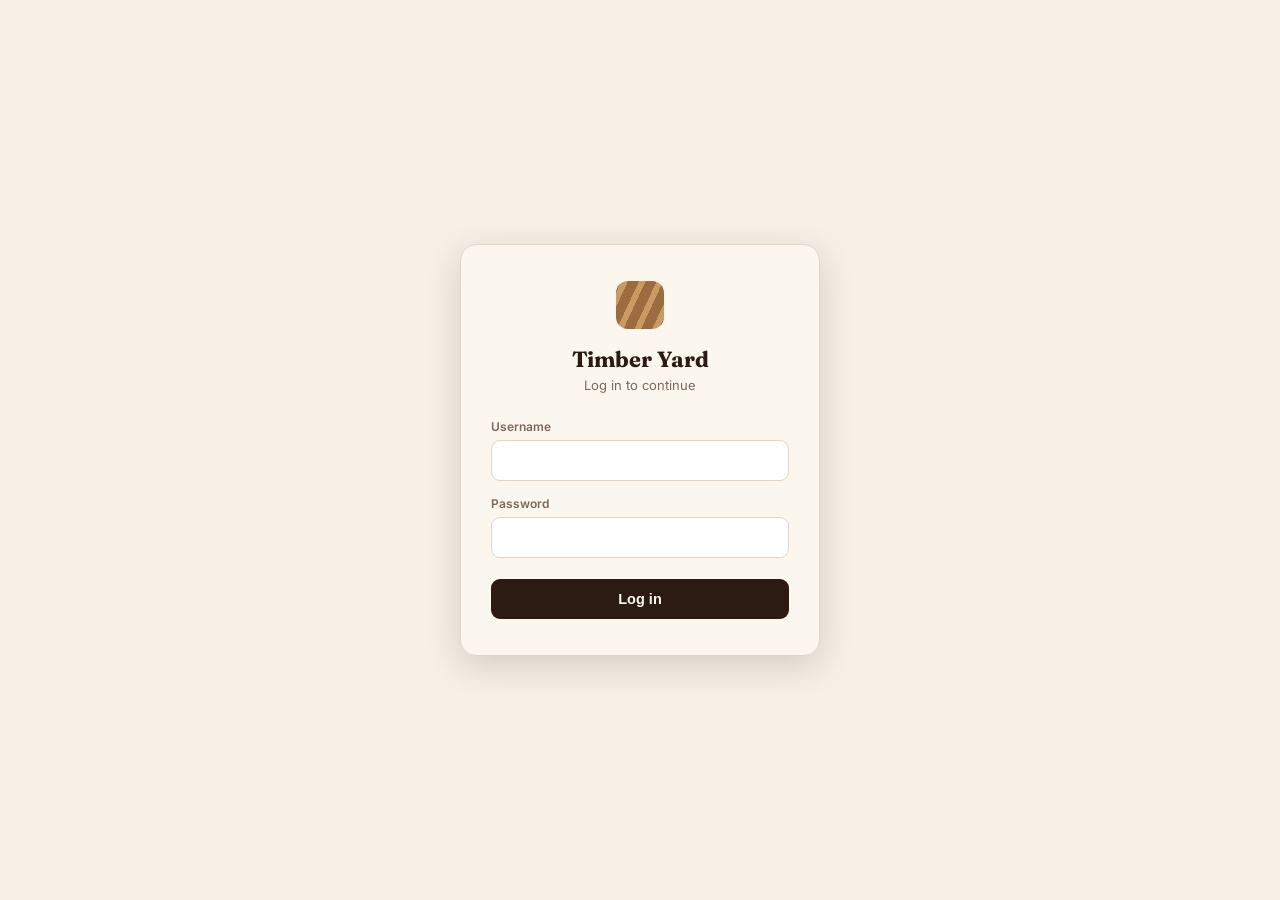
==== boss.html @ 8d8b0685 "Update APPS_SCRIPT_URL in boss.html" ====
<!DOCTYPE html>
<html lang="en">
<head>
<meta charset="UTF-8"><meta name="viewport" content="width=device-width, initial-scale=1.0">
<title>Timber Yard — Boss Dashboard</title>
<link href="https://fonts.googleapis.com/css2?family=Fraunces:opsz,wght@9..144,600;9..144,700&family=Inter:wght@400;500;600;700&family=IBM+Plex+Mono:wght@400;500;600&display=swap" rel="stylesheet">
<style>
  :root{ --cream:#F6F0E6; --paper:#FBF7EF; --walnut:#2B1B12; --walnut-soft:#4A3626; --oak:#9C6B3E; --oak-light:#C99B63; --oak-pale:#EAD9BE; --forest:#43604B; --forest-pale:#E1EAE0; --rust:#B5482C; --rust-pale:#F3E0D8; --ink-light:#7C6A58; --line:#E3D6C1; --shadow:0 3px 14px rgba(43,27,18,0.09); --radius:12px; }
  *{box-sizing:border-box;} body{margin:0;background:var(--cream);color:var(--walnut);font-family:'Inter',system-ui,sans-serif;}
  h1,h2,h3{font-family:'Fraunces',Georgia,serif;} .mono{font-family:'IBM Plex Mono',monospace;}
  header{background:linear-gradient(135deg,var(--walnut),#3a2415);color:var(--oak-pale);padding:18px 24px;display:flex;align-items:center;justify-content:space-between;flex-wrap:wrap;gap:12px;position:sticky;top:0;z-index:10;box-shadow:0 2px 12px rgba(0,0,0,0.15);}
  header .brandrow{display:flex;align-items:center;gap:10px;}
  header .mark{width:34px;height:34px;border-radius:8px;background:repeating-linear-gradient(115deg, var(--oak) 0 4px, var(--oak-light) 4px 8px, var(--oak) 8px 12px);flex-shrink:0;}
  header .name{font-family:'Fraunces',serif;font-size:19px;color:#fff;font-weight:700;}
  header .tag{font-size:10.5px;letter-spacing:.08em;text-transform:uppercase;color:var(--oak-light);}
  .headerbtns{display:flex;gap:8px;flex-wrap:wrap;}
  main{max-width:1040px;margin:0 auto;padding:22px;}
  .tabs{display:flex;gap:6px;margin-bottom:18px;flex-wrap:wrap;}
  .tab{padding:9px 16px;border-radius:9px;font-size:13.5px;font-weight:600;background:var(--paper);color:var(--ink-light);border:1px solid var(--line);cursor:pointer;transition:.15s;}
  .tab:hover{background:var(--oak-pale);} .tab.active{background:var(--walnut);color:#fff;border-color:var(--walnut);}
  .cards{display:grid;grid-template-columns:repeat(4,1fr);gap:14px;margin-bottom:24px;}
  @media (max-width:800px){.cards{grid-template-columns:repeat(2,1fr);}}
  .card{background:var(--paper);border:1px solid var(--line);border-left:4px solid var(--oak);border-radius:var(--radius);padding:16px;box-shadow:var(--shadow);}
  .card.alert{border-left-color:var(--rust);}
  .card .label{font-size:10.5px;text-transform:uppercase;letter-spacing:.05em;color:var(--ink-light);font-weight:700;margin-bottom:6px;}
  .card .value{font-size:24px;font-weight:700;font-family:'IBM Plex Mono',monospace;}
  .value.rust{color:var(--rust);} .value.forest{color:var(--forest);}
  .panel{background:var(--paper);border:1px solid var(--line);border-radius:var(--radius);padding:20px;margin-bottom:18px;box-shadow:var(--shadow);}
  .panel h3{margin:0 0 14px;font-size:16px;display:flex;align-items:center;gap:8px;}
  table{width:100%;border-collapse:collapse;font-size:13.5px;} th{text-align:left;font-size:10.5px;color:var(--ink-light);text-transform:uppercase;letter-spacing:.03em;padding:9px 8px;border-bottom:2px solid var(--line);font-weight:700;} td{padding:10px 8px;border-bottom:1px solid var(--line);}
  .num{font-family:'IBM Plex Mono',monospace;}
  .badge{display:inline-block;padding:3px 10px;border-radius:20px;font-size:10.5px;font-weight:700;}
  .badge.paid{background:var(--forest-pale);color:var(--forest);} .badge.partial{background:#FCEFD9;color:#96631A;} .badge.unpaid,.badge.low{background:var(--rust-pale);color:var(--rust);}
  .lowrow{background:var(--rust-pale);} .empty{text-align:center;color:var(--ink-light);padding:28px;font-size:13.5px;}
  .btn{border:none;border-radius:9px;padding:9px 15px;font-size:13px;font-weight:700;background:#fff;color:var(--walnut);border:1px solid var(--line);cursor:pointer;transition:.15s;}
  .btn:hover{background:var(--oak-pale);}
  .btn.primary{background:var(--forest);color:#fff;border-color:var(--forest);}
  .btn.primary:hover{background:#385a41;}
  .config-warning{background:var(--rust-pale);color:var(--rust);padding:16px;border-radius:var(--radius);margin:20px;font-size:13.5px;line-height:1.5;}
  .updated{font-size:12px;color:var(--ink-light);}
  .overlay{position:fixed;inset:0;background:rgba(43,27,18,0.55);display:flex;align-items:center;justify-content:center;z-index:100;padding:20px;}
  .modal{background:var(--paper);border-radius:var(--radius);padding:26px;width:100%;max-width:420px;box-shadow:0 20px 60px rgba(0,0,0,.35);}
  .modal h3{margin-top:0;}
  label{font-size:12px;font-weight:600;color:var(--ink-light);display:block;margin-bottom:5px;}
  input,select{width:100%;padding:9px 10px;border:1.5px solid var(--line);border-radius:8px;font-size:13.5px;background:#fff;color:var(--walnut);font-family:inherit;}
  .field{margin-bottom:12px;} .row2{display:grid;grid-template-columns:1fr 1fr;gap:10px;}
  .toast{position:fixed;bottom:20px;left:50%;transform:translateX(-50%);background:var(--walnut);color:var(--paper);padding:12px 20px;border-radius:9px;font-size:13.5px;box-shadow:var(--shadow);opacity:0;transition:.25s;z-index:200;white-space:nowrap;}
  .toast.show{opacity:1;}
</style>
</head>
<body>

<!-- ⚠ PASTE YOUR APPS SCRIPT WEB APP URL BELOW (same as employees.html) ⚠ -->
<script>const APPS_SCRIPT_URL = https://script.google.com/macros/s/AKfycbzsZQhhsj6go5hIlQi3NnUaydFvPSk-88RhfVyaqcPB-XYckf-qhb3VOeAEZxOqkp73/exec;</script>

<header>
  <div class="brandrow"><div class="mark"></div><div><div class="name">Timber Yard</div><div class="tag" id="roleTag">Boss Dashboard</div></div></div>
  <div class="headerbtns">
    <button class="btn primary" id="addStockBtn">➕ Add stock</button>
    <a href="/employees.html" style="text-decoration:none;"><button class="btn">🧾 Employee view</button></a>
    <button class="btn" id="refreshBtn">↻ Refresh</button>
    <button class="btn" id="logoutBtn">Log out</button>
  </div>
</header>
<main id="main"></main>
<div id="modalRoot"></div>
<div class="toast" id="toast"></div>

<script>
// ---- Session guard: only 'boss' role may view this page ----
const session = (function(){
  try{ return JSON.parse(localStorage.getItem('tyd_session')); }catch(e){ return null; }
})();
if(!session || !session.role){
  window.location.href = '/';
} else if(session.role !== 'boss'){
  window.location.href = '/employees.html';
} else {
  document.getElementById('roleTag').textContent = 'Boss Dashboard · ' + session.name;
}
document.getElementById('logoutBtn').onclick = ()=>{ localStorage.removeItem('tyd_session'); window.location.href = '/'; };

let data = { stock:[], customers:[], salesSummary:[], salesLines:[], payments:[], movements:[], users:[] };
let tab = 'overview';

function money(n){ return 'KES ' + Number(n||0).toLocaleString(undefined,{maximumFractionDigits:0}); }
function esc(s){ return (s||'').toString().replace(/[&<>"']/g,c=>({'&':'&amp;','<':'&lt;','>':'&gt;','"':'&quot;',"'":'&#39;'}[c])); }
function fmtDate(v){ const d=new Date(v); return isNaN(d) ? '' : d.toLocaleDateString(undefined,{day:'2-digit',month:'short',year:'numeric'})+' '+d.toLocaleTimeString(undefined,{hour:'2-digit',minute:'2-digit'}); }
function showToast(msg){ const t=document.getElementById('toast'); t.textContent=msg; t.classList.add('show'); setTimeout(()=>t.classList.remove('show'),2400); }

async function apiGet(){ const res = await fetch(APPS_SCRIPT_URL + '?action=getData'); return res.json(); }
async function apiPost(action, payload){
  const res = await fetch(APPS_SCRIPT_URL, { method:'POST', headers:{'Content-Type':'text/plain;charset=utf-8'}, body: JSON.stringify(Object.assign({action}, payload)) });
  return res.json();
}

async function loadData(){
  if(!APPS_SCRIPT_URL || APPS_SCRIPT_URL.indexOf('PASTE_YOUR')===0){
    document.getElementById('main').innerHTML = `<div class="config-warning">Not connected yet. Paste the Apps Script Web App URL into APPS_SCRIPT_URL near the top of this file — it must be the same URL used in employees.html.</div>`;
    return;
  }
  try{ data = await apiGet(); render(); }
  catch(e){ document.getElementById('main').innerHTML = `<div class="config-warning">Could not load data. Check the Apps Script URL and deployment access ("Anyone").</div>`; }
}

function stockValue(){ return data.stock.reduce((s,i)=>s+Number(i.Qty)*Number(i.Price),0); }
function outstanding(){ return data.salesSummary.reduce((s,x)=>s+Number(x.Balance),0); }
function todaySales(){ const t=new Date().toDateString(); return data.salesSummary.filter(s=>new Date(s.Date).toDateString()===t).reduce((s,x)=>s+Number(x.Total),0); }
function lowStock(){ return data.stock.filter(i=>Number(i.Qty)<=Number(i.LowThreshold)); }

function render(){
  document.getElementById('main').innerHTML = `
    <div class="tabs">
      ${['overview','stock','sales','customers','movements','employees'].map(t=>`<button class="tab ${tab===t?'active':''}" data-tab="${t}">${t==='employees'?'Employees & logins':t[0].toUpperCase()+t.slice(1)}</button>`).join('')}
    </div>
    <div id="tabContent"></div>
    <div class="updated">Last refreshed ${new Date().toLocaleTimeString()}</div>
  `;
  document.querySelectorAll('.tab').forEach(el=>el.onclick=()=>{tab=el.dataset.tab; render();});
  const c = document.getElementById('tabContent');
  if(tab==='overview') c.innerHTML = renderOverview();
  else if(tab==='stock') c.innerHTML = renderStock();
  else if(tab==='sales') c.innerHTML = renderSales();
  else if(tab==='customers') c.innerHTML = renderCustomers();
  else if(tab==='employees') c.innerHTML = renderEmployeesTab();
  else c.innerHTML = renderMovements();
  document.querySelectorAll('[data-adjust]').forEach(el=>el.onclick=()=>openAdjustModal(el.dataset.adjust));
  const addUserBtn = document.getElementById('addUserBtn');
  if(addUserBtn) addUserBtn.onclick = async ()=>{
    const username = document.getElementById('nu_user').value.trim();
    const password = document.getElementById('nu_pass').value;
    const name = document.getElementById('nu_name').value.trim();
    const role = document.getElementById('nu_role').value;
    if(!username || !password || !name){ showToast('Fill in all fields'); return; }
    const result = await apiPost('addUser', { username, password, name, role });
    if(result.success){ data = result.data; showToast('Login created for '+name); render(); }
    else showToast(result.error || 'Could not create login');
  };
}

function renderEmployeesTab(){
  const users = data.users || [];
  return `
    <div class="panel">
      <h3>➕ Create a login</h3>
      <div class="row2">
        <div class="field"><label>Full name</label><input id="nu_name" placeholder="e.g. Peter Kamau"></div>
        <div class="field"><label>Role</label><select id="nu_role"><option value="employee">Employee</option><option value="boss">Boss</option></select></div>
      </div>
      <div class="row2">
        <div class="field"><label>Username</label><input id="nu_user" placeholder="e.g. peter"></div>
        <div class="field"><label>Password</label><input id="nu_pass" type="text" placeholder="Choose a password"></div>
      </div>
      <button class="btn primary" id="addUserBtn">Create login</button>
    </div>
    <div class="panel">
      <h3>👥 Existing logins</h3>
      ${users.length===0 ? `<div class="empty">No logins yet — create one above.</div>` : `
      <table><thead><tr><th>Name</th><th>Username</th><th>Role</th></tr></thead><tbody>
        ${users.map(u=>`<tr><td>${esc(u.Name)}</td><td>${esc(u.Username)}</td><td><span class="badge ${u.Role==='boss'?'paid':'partial'}">${esc(u.Role)}</span></td></tr>`).join('')}
      </tbody></table>`}
      <p style="font-size:12px;color:var(--ink-light);margin-top:12px;">Passwords aren't shown here for basic hygiene — to change one, edit it directly in the Users tab of your Customer Google Sheet.</p>
    </div>
  `;
}

function renderOverview(){
  const low = lowStock();
  const recent = [...data.salesSummary].sort((a,b)=>new Date(b.Date)-new Date(a.Date)).slice(0,8);
  return `
    <div class="cards">
      <div class="card"><div class="label">Stock value</div><div class="value">${money(stockValue())}</div></div>
      <div class="card"><div class="label">Today's sales</div><div class="value forest">${money(todaySales())}</div></div>
      <div class="card ${outstanding()>0?'alert':''}"><div class="label">Outstanding balances</div><div class="value rust">${money(outstanding())}</div></div>
      <div class="card ${low.length?'alert':''}"><div class="label">Low stock items</div><div class="value ${low.length?'rust':''}">${low.length}</div></div>
    </div>
    ${low.length ? `<div class="panel"><h3>⚠ Low stock</h3><table><thead><tr><th>Item</th><th>Remaining</th><th>Threshold</th></tr></thead><tbody>
      ${low.map(i=>`<tr class="lowrow"><td>${esc(i.Name)}</td><td class="num">${i.Qty} ${esc(i.Unit)}</td><td class="num">${i.LowThreshold}</td></tr>`).join('')}
      </tbody></table></div>` : ''}
    <div class="panel"><h3>📋 Recent sales</h3>
      ${recent.length===0 ? `<div class="empty">No sales recorded yet.</div>` : `
      <table><thead><tr><th>Receipt</th><th>Customer</th><th>Date</th><th>Total</th><th>Status</th></tr></thead><tbody>
        ${recent.map(s=>`<tr><td class="num">#${s.ReceiptNo}</td><td>${esc(s.CustomerName)}</td><td>${fmtDate(s.Date)}</td><td class="num">${money(s.Total)}</td><td><span class="badge ${s.Status}">${s.Status}</span></td></tr>`).join('')}
      </tbody></table>`}
    </div>
  `;
}

function renderStock(){
  return `<div class="panel"><h3>🪵 All stock</h3>
    ${data.stock.length===0 ? `<div class="empty">No stock items yet. Use "Add stock" above.</div>` : `
    <table><thead><tr><th>Item</th><th>Unit</th><th>Qty</th><th>Price/unit</th><th>Value</th><th></th></tr></thead><tbody>
    ${data.stock.map(i=>`<tr class="${Number(i.Qty)<=Number(i.LowThreshold)?'lowrow':''}"><td>${esc(i.Name)} ${Number(i.Qty)<=Number(i.LowThreshold)?'<span class="badge low">LOW</span>':''}</td><td>${esc(i.Unit)}</td><td class="num">${i.Qty}</td><td class="num">${money(i.Price)}</td><td class="num">${money(Number(i.Qty)*Number(i.Price))}</td><td><button class="btn" data-adjust="${i.ID}">Adjust</button></td></tr>`).join('')}
    </tbody></table>`}
  </div>`;
}

function renderSales(){
  const list = [...data.salesSummary].sort((a,b)=>new Date(b.Date)-new Date(a.Date));
  return `<div class="panel"><h3>💰 All sales</h3>
    ${list.length===0 ? `<div class="empty">No sales yet.</div>` : `
    <table><thead><tr><th>Receipt</th><th>Customer</th><th>Date</th><th>Total</th><th>Paid</th><th>Balance</th><th>Status</th></tr></thead><tbody>
    ${list.map(s=>`<tr><td class="num">#${s.ReceiptNo}</td><td>${esc(s.CustomerName)}</td><td>${fmtDate(s.Date)}</td><td class="num">${money(s.Total)}</td><td class="num">${money(s.Paid)}</td><td class="num" style="color:${Number(s.Balance)>0?'var(--rust)':'inherit'}">${money(s.Balance)}</td><td><span class="badge ${s.Status}">${s.Status}</span></td></tr>`).join('')}
    </tbody></table>`}
  </div>`;
}

function renderCustomers(){
  const stats = {};
  data.salesSummary.forEach(s=>{
    stats[s.CustomerName] = stats[s.CustomerName] || {total:0,balance:0,count:0};
    stats[s.CustomerName].total += Number(s.Total);
    stats[s.CustomerName].balance += Number(s.Balance);
    stats[s.CustomerName].count += 1;
  });
  return `<div class="panel"><h3>👥 Customers</h3>
    ${data.customers.length===0 ? `<div class="empty">No customers yet.</div>` : `
    <table><thead><tr><th>Name</th><th>Phone</th><th>Orders</th><th>Total purchased</th><th>Balance owed</th></tr></thead><tbody>
    ${data.customers.map(c=>{const st=stats[c.Name]||{total:0,balance:0,count:0};
      return `<tr><td>${esc(c.Name)}</td><td>${esc(c.Phone)}</td><td class="num">${st.count}</td><td class="num">${money(st.total)}</td><td class="num" style="color:${st.balance>0?'var(--rust)':'inherit'}">${money(st.balance)}</td></tr>`;}).join('')}
    </tbody></table>`}
  </div>`;
}

function renderMovements(){
  const list = [...data.movements].sort((a,b)=>new Date(b.Date)-new Date(a.Date)).slice(0,60);
  return `<div class="panel"><h3>🔄 Stock movements (latest 60)</h3>
    ${list.length===0 ? `<div class="empty">No movements yet.</div>` : `
    <table><thead><tr><th>Date</th><th>Item</th><th>Type</th><th>Qty</th><th>Balance after</th><th>Note</th></tr></thead><tbody>
    ${list.map(m=>`<tr><td>${fmtDate(m.Date)}</td><td>${esc(m.StockName)}</td><td><span class="badge ${m.Type==='in'?'paid':'unpaid'}">${m.Type.toUpperCase()}</span></td><td class="num">${m.Qty}</td><td class="num">${m.BalanceAfter}</td><td>${esc(m.Note)}</td></tr>`).join('')}
    </tbody></table>`}
  </div>`;
}

// ---------- Add stock modal ----------
function openModal(html){
  document.getElementById('modalRoot').innerHTML = `<div class="overlay" id="ov">${html}</div>`;
  document.getElementById('ov').addEventListener('click', e=>{ if(e.target.id==='ov') closeModal(); });
}
function closeModal(){ document.getElementById('modalRoot').innerHTML=''; }

document.getElementById('addStockBtn').onclick = ()=>{
  openModal(`
    <div class="modal">
      <h3>Add stock</h3>
      <div class="field"><label>Existing item or new name</label><input id="m_name" list="m_stocklist" placeholder="e.g. Cypress 2x4x12ft">
        <datalist id="m_stocklist">${data.stock.map(s=>`<option value="${esc(s.Name)}">`).join('')}</datalist>
      </div>
      <div class="row2">
        <div class="field"><label>Unit</label><input id="m_unit" placeholder="pcs / m³"></div>
        <div class="field"><label>Price/unit</label><input id="m_price" type="number" min="0"></div>
      </div>
      <div class="row2">
        <div class="field"><label>Qty to add</label><input id="m_qty" type="number" min="0" step="any"></div>
        <div class="field"><label>Low stock alert</label><input id="m_low" type="number" min="0" value="5"></div>
      </div>
      <div class="field"><label>Note</label><input id="m_note" placeholder="e.g. New delivery"></div>
      <button class="btn primary" style="width:100%;" id="m_save">Save to stock</button>
    </div>
  `);
  document.getElementById('m_save').onclick = async ()=>{
    const name = document.getElementById('m_name').value.trim();
    const qty = parseFloat(document.getElementById('m_qty').value)||0;
    if(!name || qty<=0){ showToast('Enter a name and quantity'); return; }
    const existing = data.stock.find(s=>s.Name.toLowerCase()===name.toLowerCase());
    if(existing){
      data = await apiPost('receiveStock', { stockId: existing.ID, qty, note: document.getElementById('m_note').value });
    } else {
      data = await apiPost('addStockItem', { name, unit: document.getElementById('m_unit').value.trim()||'pcs',
        price: document.getElementById('m_price').value, qty, lowThreshold: document.getElementById('m_low').value });
    }
    closeModal(); showToast('Stock updated'); render();
  };
};

function openAdjustModal(stockId){
  const item = data.stock.find(s=>s.ID===stockId);
  openModal(`
    <div class="modal">
      <h3>Adjust — ${esc(item.Name)}</h3>
      <div class="row2">
        <div class="field"><label>Quantity on hand</label><input id="a_qty" type="number" min="0" step="any" value="${item.Qty}"></div>
        <div class="field"><label>Price/unit</label><input id="a_price" type="number" min="0" value="${item.Price}"></div>
      </div>
      <div class="field"><label>Low stock alert</label><input id="a_low" type="number" min="0" value="${item.LowThreshold}"></div>
      <div class="field"><label>Reason</label><input id="a_note" placeholder="e.g. stock count correction"></div>
      <button class="btn primary" style="width:100%;" id="a_save">Save changes</button>
    </div>
  `);
  document.getElementById('a_save').onclick = async ()=>{
    data = await apiPost('adjustStock', { stockId: item.ID, qty: document.getElementById('a_qty').value, price: document.getElementById('a_price').value, lowThreshold: document.getElementById('a_low').value, note: document.getElementById('a_note').value });
    closeModal(); showToast('Stock updated'); render();
  };
}

document.getElementById('refreshBtn').onclick = loadData;
loadData();
</script>
</body>
</html>
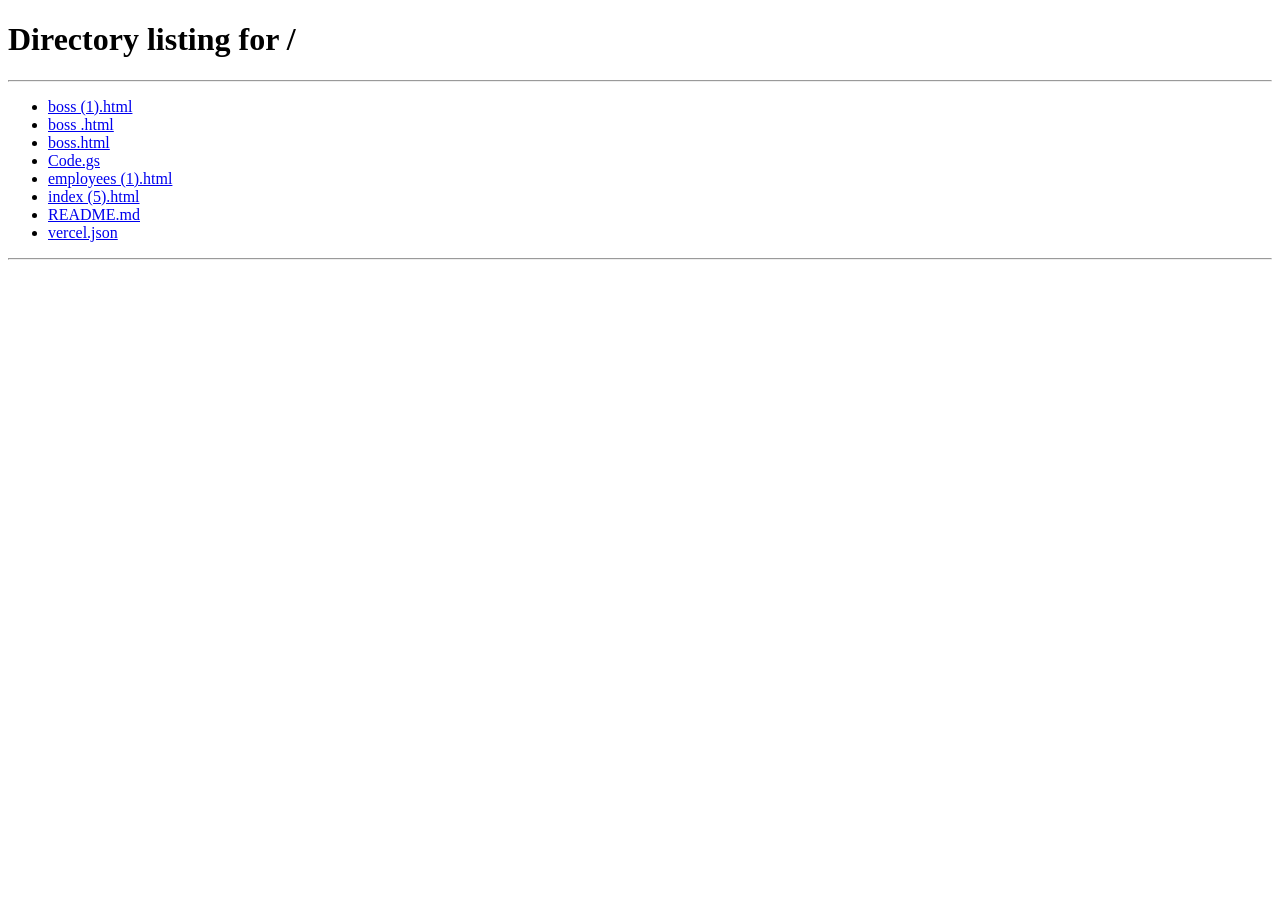
==== commit aed92701: "Rename boss .html to boss.html" ====
--- a/boss.html
+++ b/boss.html
@@ -51,7 +51,7 @@
 <body>
 
 <!-- ⚠ PASTE YOUR APPS SCRIPT WEB APP URL BELOW (same as employees.html) ⚠ -->
-<script>const APPS_SCRIPT_URL = https://script.google.com/macros/s/AKfycbzsZQhhsj6go5hIlQi3NnUaydFvPSk-88RhfVyaqcPB-XYckf-qhb3VOeAEZxOqkp73/exec;</script>
+<script>const APPS_SCRIPT_URL = "https://script.google.com/macros/s/AKfycbzsZQhhsj6go5hIlQi3NnUaydFvPSk-88RhfVyaqcPB-XYckf-qhb3VOeAEZxOqkp73/exec";</script>
 
 <header>
   <div class="brandrow"><div class="mark"></div><div><div class="name">Timber Yard</div><div class="tag" id="roleTag">Boss Dashboard</div></div></div>
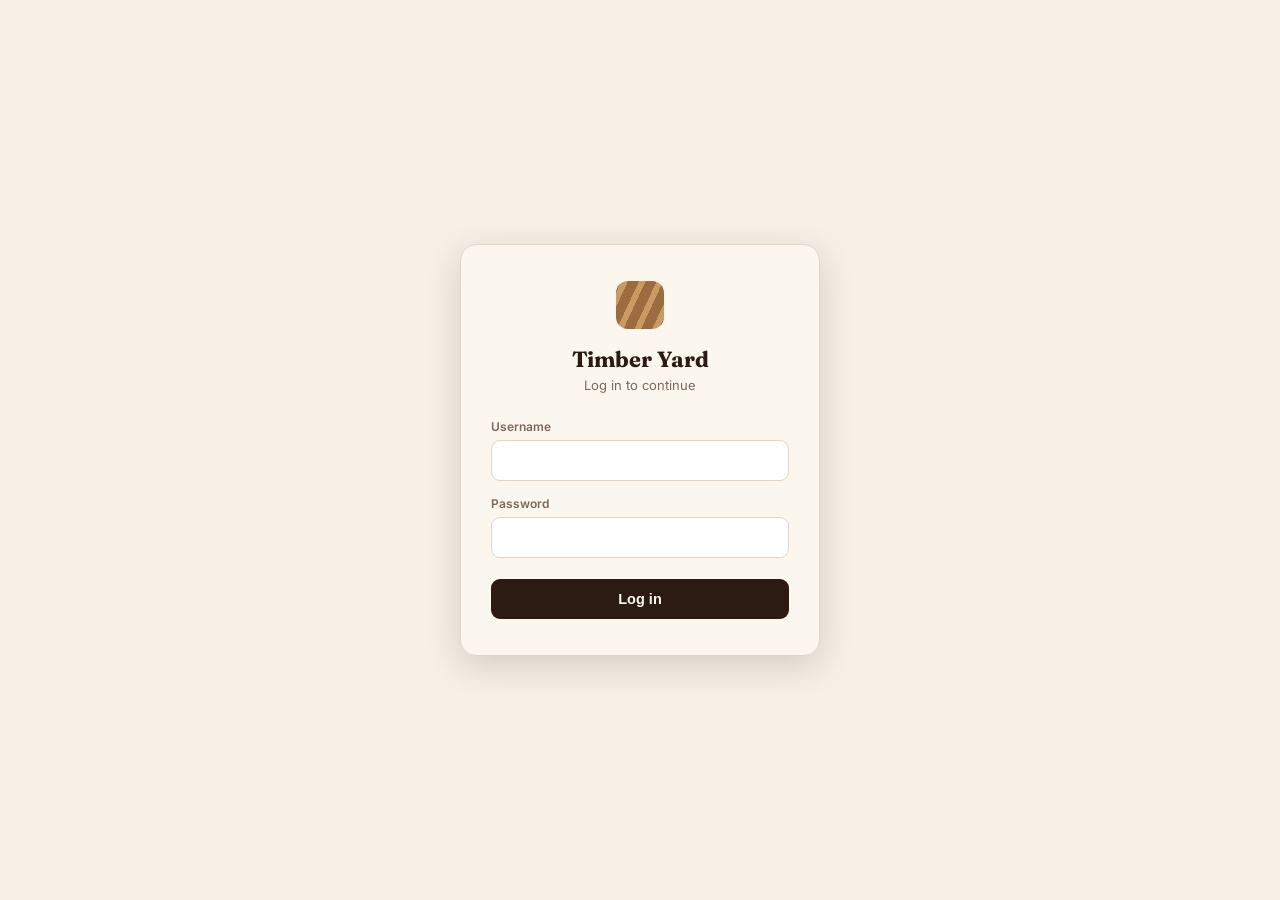
==== commit d989d92a: "Rename boss (2).html to boss.html" ====
--- a/boss.html
+++ b/boss.html
@@ -80,7 +80,7 @@
 }
 document.getElementById('logoutBtn').onclick = ()=>{ localStorage.removeItem('tyd_session'); window.location.href = '/'; };
 
-let data = { stock:[], customers:[], salesSummary:[], salesLines:[], payments:[], movements:[], users:[] };
+let data = { stock:[], customers:[], salesSummary:[], salesLines:[], payments:[], movements:[], users:[], quotations:[], quotationLines:[] };
 let tab = 'overview';
 
 function money(n){ return 'KES ' + Number(n||0).toLocaleString(undefined,{maximumFractionDigits:0}); }
@@ -111,7 +111,7 @@
 function render(){
   document.getElementById('main').innerHTML = `
     <div class="tabs">
-      ${['overview','stock','sales','customers','movements','employees'].map(t=>`<button class="tab ${tab===t?'active':''}" data-tab="${t}">${t==='employees'?'Employees & logins':t[0].toUpperCase()+t.slice(1)}</button>`).join('')}
+      ${['overview','stock','sales','quotes','customers','movements','employees'].map(t=>`<button class="tab ${tab===t?'active':''}" data-tab="${t}">${t==='employees'?'Employees & logins':t==='quotes'?'Quotes':t[0].toUpperCase()+t.slice(1)}</button>`).join('')}
     </div>
     <div id="tabContent"></div>
     <div class="updated">Last refreshed ${new Date().toLocaleTimeString()}</div>
@@ -121,6 +121,7 @@
   if(tab==='overview') c.innerHTML = renderOverview();
   else if(tab==='stock') c.innerHTML = renderStock();
   else if(tab==='sales') c.innerHTML = renderSales();
+  else if(tab==='quotes') c.innerHTML = renderQuotes();
   else if(tab==='customers') c.innerHTML = renderCustomers();
   else if(tab==='employees') c.innerHTML = renderEmployeesTab();
   else c.innerHTML = renderMovements();
@@ -205,6 +206,16 @@
   </div>`;
 }
 
+function renderQuotes(){
+  const list = [...(data.quotations||[])].sort((a,b)=>new Date(b.Date)-new Date(a.Date));
+  return `<div class="panel"><h3>📄 Quotations</h3>
+    ${list.length===0 ? `<div class="empty">No quotations yet.</div>` : `
+    <table><thead><tr><th>Quote</th><th>Customer</th><th>Date</th><th>Total</th><th>Status</th></tr></thead><tbody>
+    ${list.map(q=>`<tr><td class="num">#${q.QuoteNo}</td><td>${esc(q.CustomerName)}</td><td>${fmtDate(q.Date)}</td><td class="num">${money(q.Total)}</td><td><span class="badge ${q.Status==='converted'?'paid':'partial'}">${q.Status}</span></td></tr>`).join('')}
+    </tbody></table>`}
+  </div>`;
+}
+
 function renderCustomers(){
   const stats = {};
   data.salesSummary.forEach(s=>{
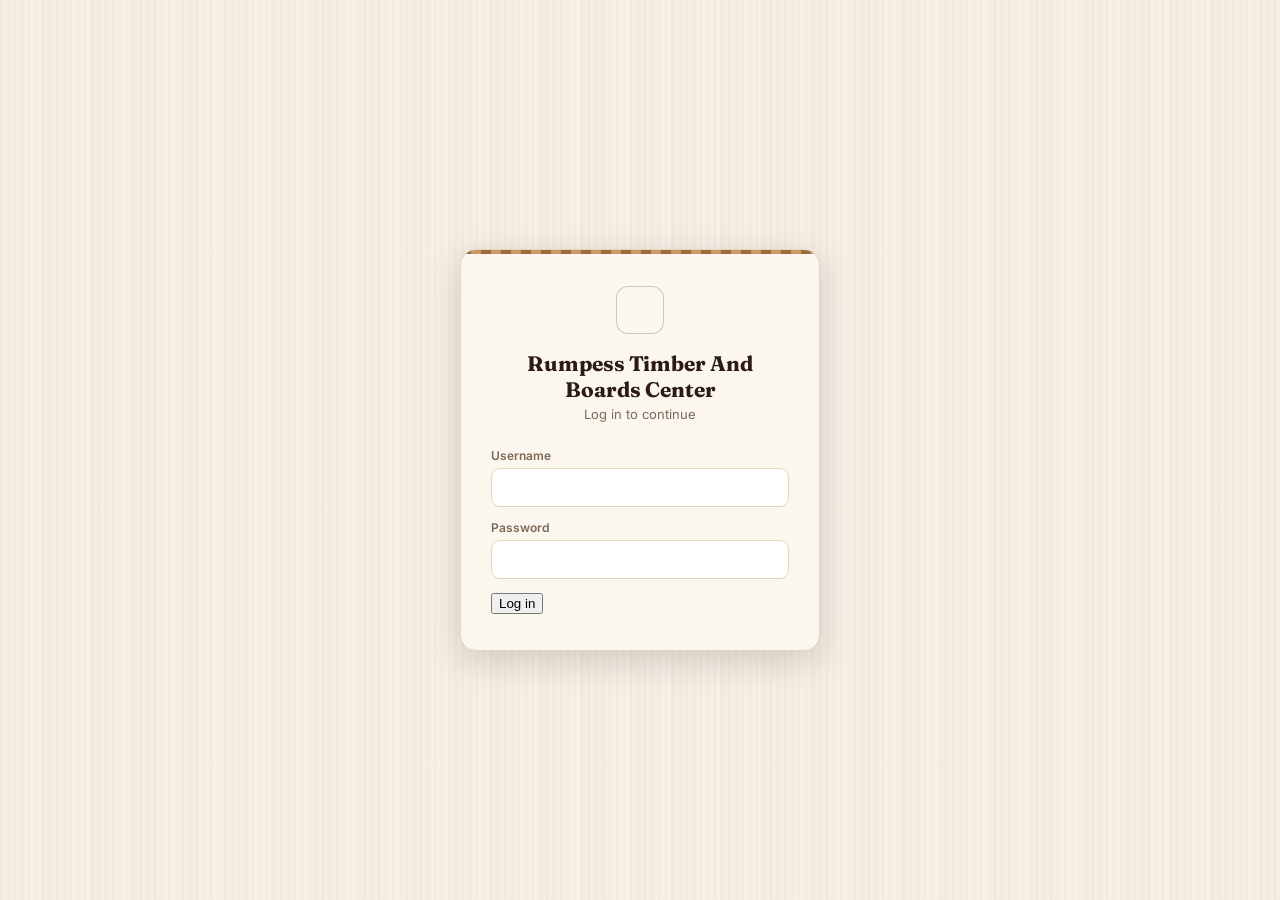
==== commit 92c3989d: "Rename boss (4).html to boss.html" ====
--- a/boss.html
+++ b/boss.html
@@ -2,59 +2,24 @@
 <html lang="en">
 <head>
 <meta charset="UTF-8"><meta name="viewport" content="width=device-width, initial-scale=1.0">
-<title>Timber Yard — Boss Dashboard</title>
+<title>Rumpess Timber And Boards Center — Boss Dashboard</title>
 <link href="https://fonts.googleapis.com/css2?family=Fraunces:opsz,wght@9..144,600;9..144,700&family=Inter:wght@400;500;600;700&family=IBM+Plex+Mono:wght@400;500;600&display=swap" rel="stylesheet">
+<link rel="stylesheet" href="/assets/common.css">
 <style>
-  :root{ --cream:#F6F0E6; --paper:#FBF7EF; --walnut:#2B1B12; --walnut-soft:#4A3626; --oak:#9C6B3E; --oak-light:#C99B63; --oak-pale:#EAD9BE; --forest:#43604B; --forest-pale:#E1EAE0; --rust:#B5482C; --rust-pale:#F3E0D8; --ink-light:#7C6A58; --line:#E3D6C1; --shadow:0 3px 14px rgba(43,27,18,0.09); --radius:12px; }
-  *{box-sizing:border-box;} body{margin:0;background:var(--cream);color:var(--walnut);font-family:'Inter',system-ui,sans-serif;}
-  h1,h2,h3{font-family:'Fraunces',Georgia,serif;} .mono{font-family:'IBM Plex Mono',monospace;}
-  header{background:linear-gradient(135deg,var(--walnut),#3a2415);color:var(--oak-pale);padding:18px 24px;display:flex;align-items:center;justify-content:space-between;flex-wrap:wrap;gap:12px;position:sticky;top:0;z-index:10;box-shadow:0 2px 12px rgba(0,0,0,0.15);}
-  header .brandrow{display:flex;align-items:center;gap:10px;}
-  header .mark{width:34px;height:34px;border-radius:8px;background:repeating-linear-gradient(115deg, var(--oak) 0 4px, var(--oak-light) 4px 8px, var(--oak) 8px 12px);flex-shrink:0;}
-  header .name{font-family:'Fraunces',serif;font-size:19px;color:#fff;font-weight:700;}
-  header .tag{font-size:10.5px;letter-spacing:.08em;text-transform:uppercase;color:var(--oak-light);}
-  .headerbtns{display:flex;gap:8px;flex-wrap:wrap;}
   main{max-width:1040px;margin:0 auto;padding:22px;}
-  .tabs{display:flex;gap:6px;margin-bottom:18px;flex-wrap:wrap;}
-  .tab{padding:9px 16px;border-radius:9px;font-size:13.5px;font-weight:600;background:var(--paper);color:var(--ink-light);border:1px solid var(--line);cursor:pointer;transition:.15s;}
-  .tab:hover{background:var(--oak-pale);} .tab.active{background:var(--walnut);color:#fff;border-color:var(--walnut);}
-  .cards{display:grid;grid-template-columns:repeat(4,1fr);gap:14px;margin-bottom:24px;}
-  @media (max-width:800px){.cards{grid-template-columns:repeat(2,1fr);}}
-  .card{background:var(--paper);border:1px solid var(--line);border-left:4px solid var(--oak);border-radius:var(--radius);padding:16px;box-shadow:var(--shadow);}
-  .card.alert{border-left-color:var(--rust);}
-  .card .label{font-size:10.5px;text-transform:uppercase;letter-spacing:.05em;color:var(--ink-light);font-weight:700;margin-bottom:6px;}
-  .card .value{font-size:24px;font-weight:700;font-family:'IBM Plex Mono',monospace;}
-  .value.rust{color:var(--rust);} .value.forest{color:var(--forest);}
-  .panel{background:var(--paper);border:1px solid var(--line);border-radius:var(--radius);padding:20px;margin-bottom:18px;box-shadow:var(--shadow);}
-  .panel h3{margin:0 0 14px;font-size:16px;display:flex;align-items:center;gap:8px;}
-  table{width:100%;border-collapse:collapse;font-size:13.5px;} th{text-align:left;font-size:10.5px;color:var(--ink-light);text-transform:uppercase;letter-spacing:.03em;padding:9px 8px;border-bottom:2px solid var(--line);font-weight:700;} td{padding:10px 8px;border-bottom:1px solid var(--line);}
-  .num{font-family:'IBM Plex Mono',monospace;}
-  .badge{display:inline-block;padding:3px 10px;border-radius:20px;font-size:10.5px;font-weight:700;}
-  .badge.paid{background:var(--forest-pale);color:var(--forest);} .badge.partial{background:#FCEFD9;color:#96631A;} .badge.unpaid,.badge.low{background:var(--rust-pale);color:var(--rust);}
-  .lowrow{background:var(--rust-pale);} .empty{text-align:center;color:var(--ink-light);padding:28px;font-size:13.5px;}
-  .btn{border:none;border-radius:9px;padding:9px 15px;font-size:13px;font-weight:700;background:#fff;color:var(--walnut);border:1px solid var(--line);cursor:pointer;transition:.15s;}
-  .btn:hover{background:var(--oak-pale);}
-  .btn.primary{background:var(--forest);color:#fff;border-color:var(--forest);}
-  .btn.primary:hover{background:#385a41;}
-  .config-warning{background:var(--rust-pale);color:var(--rust);padding:16px;border-radius:var(--radius);margin:20px;font-size:13.5px;line-height:1.5;}
-  .updated{font-size:12px;color:var(--ink-light);}
-  .overlay{position:fixed;inset:0;background:rgba(43,27,18,0.55);display:flex;align-items:center;justify-content:center;z-index:100;padding:20px;}
-  .modal{background:var(--paper);border-radius:var(--radius);padding:26px;width:100%;max-width:420px;box-shadow:0 20px 60px rgba(0,0,0,.35);}
-  .modal h3{margin-top:0;}
-  label{font-size:12px;font-weight:600;color:var(--ink-light);display:block;margin-bottom:5px;}
-  input,select{width:100%;padding:9px 10px;border:1.5px solid var(--line);border-radius:8px;font-size:13.5px;background:#fff;color:var(--walnut);font-family:inherit;}
-  .field{margin-bottom:12px;} .row2{display:grid;grid-template-columns:1fr 1fr;gap:10px;}
-  .toast{position:fixed;bottom:20px;left:50%;transform:translateX(-50%);background:var(--walnut);color:var(--paper);padding:12px 20px;border-radius:9px;font-size:13.5px;box-shadow:var(--shadow);opacity:0;transition:.25s;z-index:200;white-space:nowrap;}
-  .toast.show{opacity:1;}
 </style>
 </head>
 <body>
 
-<!-- ⚠ PASTE YOUR APPS SCRIPT WEB APP URL BELOW (same as employees.html) ⚠ -->
-<script>const APPS_SCRIPT_URL = "https://script.google.com/macros/s/AKfycbzsZQhhsj6go5hIlQi3NnUaydFvPSk-88RhfVyaqcPB-XYckf-qhb3VOeAEZxOqkp73/exec";</script>
+<!-- ⚠ These must match the values in index.html and employees.html ⚠ -->
+<script>
+  const APPS_SCRIPT_URL = "https://script.google.com/macros/s/AKfycbzsZQhhsj6go5hIlQi3NnUaydFvPSk-88RhfVyaqcPB-XYckf-qhb3VOeAEZxOqkp73/exec";
+  const APP_SECRET = "2db87f27ad0374b16826bd9f20f3b7af";
+</script>
+<script src="/assets/common.js"></script>
 
 <header>
-  <div class="brandrow"><div class="mark"></div><div><div class="name">Timber Yard</div><div class="tag" id="roleTag">Boss Dashboard</div></div></div>
+  <div class="brandrow"><div class="mark"></div><div><div class="name">Rumpess Timber And Boards Center</div><div class="tag" id="roleTag">Boss Dashboard</div></div></div>
   <div class="headerbtns">
     <button class="btn primary" id="addStockBtn">➕ Add stock</button>
     <a href="/employees.html" style="text-decoration:none;"><button class="btn">🧾 Employee view</button></a>
@@ -68,45 +33,28 @@
 
 <script>
 // ---- Session guard: only 'boss' role may view this page ----
-const session = (function(){
-  try{ return JSON.parse(localStorage.getItem('tyd_session')); }catch(e){ return null; }
-})();
-if(!session || !session.role){
-  window.location.href = '/';
-} else if(session.role !== 'boss'){
-  window.location.href = '/employees.html';
-} else {
-  document.getElementById('roleTag').textContent = 'Boss Dashboard · ' + session.name;
-}
-document.getElementById('logoutBtn').onclick = ()=>{ localStorage.removeItem('tyd_session'); window.location.href = '/'; };
+const session = requireSession('boss');
+if(session){ document.getElementById('roleTag').textContent = 'Boss Dashboard · ' + session.name; }
+document.getElementById('logoutBtn').onclick = logout;
 
 let data = { stock:[], customers:[], salesSummary:[], salesLines:[], payments:[], movements:[], users:[], quotations:[], quotationLines:[] };
 let tab = 'overview';
 
-function money(n){ return 'KES ' + Number(n||0).toLocaleString(undefined,{maximumFractionDigits:0}); }
-function esc(s){ return (s||'').toString().replace(/[&<>"']/g,c=>({'&':'&amp;','<':'&lt;','>':'&gt;','"':'&quot;',"'":'&#39;'}[c])); }
-function fmtDate(v){ const d=new Date(v); return isNaN(d) ? '' : d.toLocaleDateString(undefined,{day:'2-digit',month:'short',year:'numeric'})+' '+d.toLocaleTimeString(undefined,{hour:'2-digit',minute:'2-digit'}); }
-function showToast(msg){ const t=document.getElementById('toast'); t.textContent=msg; t.classList.add('show'); setTimeout(()=>t.classList.remove('show'),2400); }
-
-async function apiGet(){ const res = await fetch(APPS_SCRIPT_URL + '?action=getData'); return res.json(); }
-async function apiPost(action, payload){
-  const res = await fetch(APPS_SCRIPT_URL, { method:'POST', headers:{'Content-Type':'text/plain;charset=utf-8'}, body: JSON.stringify(Object.assign({action}, payload)) });
-  return res.json();
-}
-
 async function loadData(){
-  if(!APPS_SCRIPT_URL || APPS_SCRIPT_URL.indexOf('PASTE_YOUR')===0){
-    document.getElementById('main').innerHTML = `<div class="config-warning">Not connected yet. Paste the Apps Script Web App URL into APPS_SCRIPT_URL near the top of this file — it must be the same URL used in employees.html.</div>`;
+  if(!isConfigured()){
+    document.getElementById('main').innerHTML = `<div class="config-warning">Not connected yet. Fill in APPS_SCRIPT_URL and APP_SECRET near the top of this file — they must match employees.html.</div>`;
     return;
   }
   try{ data = await apiGet(); render(); }
   catch(e){ document.getElementById('main').innerHTML = `<div class="config-warning">Could not load data. Check the Apps Script URL and deployment access ("Anyone").</div>`; }
 }
 
+
 function stockValue(){ return data.stock.reduce((s,i)=>s+Number(i.Qty)*Number(i.Price),0); }
 function outstanding(){ return data.salesSummary.reduce((s,x)=>s+Number(x.Balance),0); }
 function todaySales(){ const t=new Date().toDateString(); return data.salesSummary.filter(s=>new Date(s.Date).toDateString()===t).reduce((s,x)=>s+Number(x.Total),0); }
 function lowStock(){ return data.stock.filter(i=>Number(i.Qty)<=Number(i.LowThreshold)); }
+function totalProfit(){ return data.salesSummary.reduce((s,x)=>s+(Number(x.Profit)||0),0); }
 
 function render(){
   document.getElementById('main').innerHTML = `
@@ -172,6 +120,7 @@
     <div class="cards">
       <div class="card"><div class="label">Stock value</div><div class="value">${money(stockValue())}</div></div>
       <div class="card"><div class="label">Today's sales</div><div class="value forest">${money(todaySales())}</div></div>
+      <div class="card"><div class="label">Total profit</div><div class="value forest">${money(totalProfit())}</div></div>
       <div class="card ${outstanding()>0?'alert':''}"><div class="label">Outstanding balances</div><div class="value rust">${money(outstanding())}</div></div>
       <div class="card ${low.length?'alert':''}"><div class="label">Low stock items</div><div class="value ${low.length?'rust':''}">${low.length}</div></div>
     </div>
@@ -190,19 +139,21 @@
 function renderStock(){
   return `<div class="panel"><h3>🪵 All stock</h3>
     ${data.stock.length===0 ? `<div class="empty">No stock items yet. Use "Add stock" above.</div>` : `
-    <table><thead><tr><th>Item</th><th>Unit</th><th>Qty</th><th>Price/unit</th><th>Value</th><th></th></tr></thead><tbody>
-    ${data.stock.map(i=>`<tr class="${Number(i.Qty)<=Number(i.LowThreshold)?'lowrow':''}"><td>${esc(i.Name)} ${Number(i.Qty)<=Number(i.LowThreshold)?'<span class="badge low">LOW</span>':''}</td><td>${esc(i.Unit)}</td><td class="num">${i.Qty}</td><td class="num">${money(i.Price)}</td><td class="num">${money(Number(i.Qty)*Number(i.Price))}</td><td><button class="btn" data-adjust="${i.ID}">Adjust</button></td></tr>`).join('')}
+    <table><thead><tr><th>Item</th><th>Unit</th><th>Qty</th><th>Buying price</th><th>Selling price</th><th>Margin/unit</th><th>Value</th><th></th></tr></thead><tbody>
+    ${data.stock.map(i=>{const margin=Number(i.Price)-Number(i.BuyingPrice||0);return `<tr class="${Number(i.Qty)<=Number(i.LowThreshold)?'lowrow':''}"><td>${esc(i.Name)} ${Number(i.Qty)<=Number(i.LowThreshold)?'<span class="badge low">LOW</span>':''}</td><td>${esc(i.Unit)}</td><td class="num">${i.Qty}</td><td class="num">${money(i.BuyingPrice||0)}</td><td class="num">${money(i.Price)}</td><td class="num" style="color:${margin>=0?'var(--forest)':'var(--rust)'};">${money(margin)}</td><td class="num">${money(Number(i.Qty)*Number(i.Price))}</td><td><button class="btn" data-adjust="${i.ID}">Adjust</button></td></tr>`;}).join('')}
     </tbody></table>`}
   </div>`;
 }
 
 function renderSales(){
   const list = [...data.salesSummary].sort((a,b)=>new Date(b.Date)-new Date(a.Date));
+  const totalProfitVisible = list.reduce((s,x)=>s+(Number(x.Profit)||0),0);
   return `<div class="panel"><h3>💰 All sales</h3>
     ${list.length===0 ? `<div class="empty">No sales yet.</div>` : `
-    <table><thead><tr><th>Receipt</th><th>Customer</th><th>Date</th><th>Total</th><th>Paid</th><th>Balance</th><th>Status</th></tr></thead><tbody>
-    ${list.map(s=>`<tr><td class="num">#${s.ReceiptNo}</td><td>${esc(s.CustomerName)}</td><td>${fmtDate(s.Date)}</td><td class="num">${money(s.Total)}</td><td class="num">${money(s.Paid)}</td><td class="num" style="color:${Number(s.Balance)>0?'var(--rust)':'inherit'}">${money(s.Balance)}</td><td><span class="badge ${s.Status}">${s.Status}</span></td></tr>`).join('')}
-    </tbody></table>`}
+    <table><thead><tr><th>Receipt</th><th>Customer</th><th>Date</th><th>Sold by</th><th>Total</th><th>Discount</th><th>Paid</th><th>Balance</th><th>Profit</th><th>Status</th></tr></thead><tbody>
+    ${list.map(s=>`<tr><td class="num">#${s.ReceiptNo}</td><td>${esc(s.CustomerName)}</td><td>${fmtDate(s.Date)}</td><td>${esc(s.Username)||'—'}</td><td class="num">${money(s.Total)}</td><td class="num">${Number(s.Discount)>0?money(s.Discount):'—'}</td><td class="num">${money(s.Paid)}</td><td class="num" style="color:${Number(s.Balance)>0?'var(--rust)':'inherit'}">${money(s.Balance)}</td><td class="num" style="color:var(--forest);font-weight:600;">${money(s.Profit)}</td><td><span class="badge ${s.Status}">${s.Status}</span></td></tr>`).join('')}
+    </tbody></table>
+    <div style="text-align:right;margin-top:12px;font-weight:700;font-size:14px;">Total profit shown: <span class="num" style="color:var(--forest);">${money(totalProfitVisible)}</span></div>`}
   </div>`;
 }
 
@@ -259,12 +210,13 @@
       </div>
       <div class="row2">
         <div class="field"><label>Unit</label><input id="m_unit" placeholder="pcs / m³"></div>
-        <div class="field"><label>Price/unit</label><input id="m_price" type="number" min="0"></div>
-      </div>
-      <div class="row2">
-        <div class="field"><label>Qty to add</label><input id="m_qty" type="number" min="0" step="any"></div>
+        <div class="field"><label>Selling price/unit</label><input id="m_price" type="number" min="0"></div>
+      </div>
+      <div class="row2">
+        <div class="field"><label>Buying price/unit</label><input id="m_buying" type="number" min="0" placeholder="What it cost you"></div>
         <div class="field"><label>Low stock alert</label><input id="m_low" type="number" min="0" value="5"></div>
       </div>
+      <div class="field"><label>Qty to add</label><input id="m_qty" type="number" min="0" step="any"></div>
       <div class="field"><label>Note</label><input id="m_note" placeholder="e.g. New delivery"></div>
       <button class="btn primary" style="width:100%;" id="m_save">Save to stock</button>
     </div>
@@ -275,10 +227,10 @@
     if(!name || qty<=0){ showToast('Enter a name and quantity'); return; }
     const existing = data.stock.find(s=>s.Name.toLowerCase()===name.toLowerCase());
     if(existing){
-      data = await apiPost('receiveStock', { stockId: existing.ID, qty, note: document.getElementById('m_note').value });
+      data = await apiPost('receiveStock', { stockId: existing.ID, qty, note: document.getElementById('m_note').value, buyingPrice: document.getElementById('m_buying').value });
     } else {
       data = await apiPost('addStockItem', { name, unit: document.getElementById('m_unit').value.trim()||'pcs',
-        price: document.getElementById('m_price').value, qty, lowThreshold: document.getElementById('m_low').value });
+        price: document.getElementById('m_price').value, qty, lowThreshold: document.getElementById('m_low').value, buyingPrice: document.getElementById('m_buying').value });
     }
     closeModal(); showToast('Stock updated'); render();
   };
@@ -291,15 +243,18 @@
       <h3>Adjust — ${esc(item.Name)}</h3>
       <div class="row2">
         <div class="field"><label>Quantity on hand</label><input id="a_qty" type="number" min="0" step="any" value="${item.Qty}"></div>
-        <div class="field"><label>Price/unit</label><input id="a_price" type="number" min="0" value="${item.Price}"></div>
-      </div>
-      <div class="field"><label>Low stock alert</label><input id="a_low" type="number" min="0" value="${item.LowThreshold}"></div>
+        <div class="field"><label>Selling price/unit</label><input id="a_price" type="number" min="0" value="${item.Price}"></div>
+      </div>
+      <div class="row2">
+        <div class="field"><label>Buying price/unit</label><input id="a_buying" type="number" min="0" value="${item.BuyingPrice||0}"></div>
+        <div class="field"><label>Low stock alert</label><input id="a_low" type="number" min="0" value="${item.LowThreshold}"></div>
+      </div>
       <div class="field"><label>Reason</label><input id="a_note" placeholder="e.g. stock count correction"></div>
       <button class="btn primary" style="width:100%;" id="a_save">Save changes</button>
     </div>
   `);
   document.getElementById('a_save').onclick = async ()=>{
-    data = await apiPost('adjustStock', { stockId: item.ID, qty: document.getElementById('a_qty').value, price: document.getElementById('a_price').value, lowThreshold: document.getElementById('a_low').value, note: document.getElementById('a_note').value });
+    data = await apiPost('adjustStock', { stockId: item.ID, qty: document.getElementById('a_qty').value, price: document.getElementById('a_price').value, lowThreshold: document.getElementById('a_low').value, buyingPrice: document.getElementById('a_buying').value, note: document.getElementById('a_note').value });
     closeModal(); showToast('Stock updated'); render();
   };
 }
--- a/assets/common.css
+++ b/assets/common.css
@@ -0,0 +1,129 @@
+/* ============================================================
+   Rumpess Timber And Boards Center — shared design system
+   Used by index.html, employees.html, boss.html
+   ============================================================ */
+
+:root{
+  --cream:#F6F0E6; --paper:#FBF7EF; --walnut:#2B1B12; --walnut-soft:#4A3626;
+  --oak:#9C6B3E; --oak-light:#C99B63; --oak-pale:#EAD9BE;
+  --forest:#43604B; --forest-pale:#E1EAE0;
+  --rust:#B5482C; --rust-pale:#F3E0D8;
+  --ink-light:#7C6A58; --line:#E3D6C1;
+  --shadow:0 3px 14px rgba(43,27,18,0.09); --radius:12px;
+}
+*{box-sizing:border-box;}
+body{
+  margin:0; color:var(--walnut); font-family:'Inter',system-ui,sans-serif;
+  /* subtle wood-grain texture behind everything */
+  background-color:var(--cream);
+  background-image:
+    repeating-linear-gradient(90deg, rgba(156,107,62,0.035) 0px, rgba(156,107,62,0.035) 2px, transparent 2px, transparent 7px),
+    repeating-linear-gradient(90deg, rgba(74,54,38,0.02) 0px, transparent 40px, rgba(74,54,38,0.02) 41px, transparent 90px);
+}
+h1,h2,h3{font-family:'Fraunces',Georgia,serif;}
+.mono{font-family:'IBM Plex Mono',monospace;}
+
+/* Header */
+header{
+  background:linear-gradient(135deg,var(--walnut),#3a2415);
+  background-image:
+    linear-gradient(135deg,var(--walnut),#3a2415),
+    repeating-linear-gradient(100deg, rgba(255,255,255,0.02) 0px, rgba(255,255,255,0.02) 3px, transparent 3px, transparent 14px);
+  color:var(--oak-pale); padding:16px 20px; display:flex; align-items:center; justify-content:space-between;
+  flex-wrap:wrap; gap:10px; position:sticky; top:0; z-index:10; box-shadow:0 2px 12px rgba(0,0,0,0.15);
+}
+header .brandrow{display:flex;align-items:center;gap:10px;}
+header .mark{
+  width:32px;height:32px;border-radius:8px;flex-shrink:0;
+  background:
+    repeating-linear-gradient(115deg, var(--oak) 0 4px, var(--oak-light) 4px 8px, var(--oak) 8px 12px);
+  box-shadow: inset 0 0 0 1px rgba(0,0,0,0.25), inset 0 1px 2px rgba(255,255,255,0.15);
+}
+header .name{font-family:'Fraunces',serif;font-size:17px;color:#fff;font-weight:700;line-height:1.2;}
+header .tag{font-size:10px;letter-spacing:.07em;text-transform:uppercase;color:var(--oak-light);}
+.headerbtns{display:flex;gap:8px;flex-wrap:wrap;}
+
+/* Tabs */
+.tabs{display:flex;gap:6px;flex-wrap:wrap;}
+.tab{padding:9px 15px;border-radius:9px;font-size:13px;font-weight:600;background:var(--paper);color:var(--ink-light);border:1px solid var(--line);cursor:pointer;transition:.15s;}
+.tab:hover{background:var(--oak-pale);}
+.tab.active{background:var(--walnut);color:#fff;border-color:var(--walnut);}
+
+/* Cards */
+.cards{display:grid;grid-template-columns:repeat(4,1fr);gap:14px;margin-bottom:24px;}
+@media (max-width:800px){.cards{grid-template-columns:repeat(2,1fr);}}
+.card{background:var(--paper);border:1px solid var(--line);border-left:4px solid var(--oak);border-radius:var(--radius);padding:16px;box-shadow:var(--shadow);}
+.card.alert{border-left-color:var(--rust);}
+.card .label{font-size:10.5px;text-transform:uppercase;letter-spacing:.05em;color:var(--ink-light);font-weight:700;margin-bottom:6px;}
+.card .value{font-size:24px;font-weight:700;font-family:'IBM Plex Mono',monospace;}
+.value.rust{color:var(--rust);} .value.forest{color:var(--forest);}
+
+/* Panels */
+.panel{
+  background:var(--paper); border:1px solid var(--line); border-radius:var(--radius);
+  padding:20px; margin-bottom:16px; box-shadow:var(--shadow); position:relative; overflow:hidden;
+}
+.panel::before{
+  content:''; position:absolute; top:0; left:0; right:0; height:3px;
+  background:repeating-linear-gradient(90deg, var(--oak) 0 10px, var(--oak-light) 10px 20px);
+  opacity:0.5;
+}
+.panel h3{margin:0 0 14px;font-size:16px;display:flex;align-items:center;gap:8px;}
+
+/* Forms */
+label{font-size:12px;font-weight:600;color:var(--ink-light);display:block;margin-bottom:5px;}
+input,select{
+  width:100%;padding:10px 11px;border:1.5px solid var(--line);border-radius:9px;font-size:14px;
+  background:#fff;color:var(--walnut);font-family:inherit;transition:.15s;
+}
+input:focus,select:focus{outline:none;border-color:var(--oak);box-shadow:0 0 0 3px rgba(156,107,62,0.15);}
+.field{margin-bottom:13px;} .row2{display:grid;grid-template-columns:1fr 1fr;gap:10px;}
+.hint{font-size:12px;color:var(--ink-light);margin-top:-2px;margin-bottom:12px;}
+
+/* Buttons */
+button.btn,.btn{
+  border:none;border-radius:9px;padding:11px 16px;font-size:14px;font-weight:700;
+  background:var(--walnut);color:var(--paper);cursor:pointer;transition:.15s;display:inline-flex;align-items:center;gap:6px;
+}
+button.btn:hover,.btn:hover{background:var(--walnut-soft);}
+.btn.secondary{background:#fff;color:var(--walnut);border:1.5px solid var(--line);}
+.btn.secondary:hover{background:var(--oak-pale);}
+.btn.forest,.btn.primary{background:var(--forest);color:#fff;}
+.btn.forest:hover,.btn.primary:hover{background:#385a41;}
+.btn.sm{padding:7px 13px;font-size:12.5px;}
+.btn.full{width:100%;}
+
+/* Tables */
+table{width:100%;border-collapse:collapse;font-size:13px;}
+th{text-align:left;font-size:10.5px;color:var(--ink-light);text-transform:uppercase;letter-spacing:.03em;padding:8px 7px;border-bottom:2px solid var(--line);font-weight:700;}
+td{padding:9px 7px;border-bottom:1px solid var(--line);}
+.num{font-family:'IBM Plex Mono',monospace;}
+
+/* Badges */
+.badge{display:inline-block;padding:3px 10px;border-radius:20px;font-size:10.5px;font-weight:700;letter-spacing:.02em;}
+.badge.paid{background:var(--forest-pale);color:var(--forest);}
+.badge.partial{background:#FCEFD9;color:#96631A;}
+.badge.unpaid,.badge.low{background:var(--rust-pale);color:var(--rust);}
+.lowrow{background:var(--rust-pale);}
+.empty{text-align:center;color:var(--ink-light);padding:26px;font-size:13.5px;}
+
+/* Line item rows (sale/quote builder) */
+.lineitem{display:grid;grid-template-columns:2fr 70px 80px 26px;gap:7px;align-items:end;margin-bottom:9px;}
+.lineitem .rm{background:none;border:none;color:var(--rust);font-size:18px;cursor:pointer;}
+.totalsbox{margin-top:16px;padding-top:14px;border-top:1px dashed var(--line);}
+
+/* Toast */
+.toast{
+  position:fixed;bottom:20px;left:50%;transform:translateX(-50%);background:var(--walnut);color:var(--paper);
+  padding:12px 20px;border-radius:9px;font-size:13.5px;box-shadow:var(--shadow);opacity:0;transition:.25s;
+  z-index:200;white-space:nowrap;
+}
+.toast.show{opacity:1;}
+
+/* Modal */
+.overlay{position:fixed;inset:0;background:rgba(43,27,18,0.55);display:flex;align-items:center;justify-content:center;z-index:100;padding:20px;}
+.modal{background:var(--paper);border-radius:var(--radius);padding:26px;width:100%;max-width:420px;box-shadow:0 20px 60px rgba(0,0,0,.35);}
+.modal h3{margin-top:0;}
+
+.config-warning{background:var(--rust-pale);color:var(--rust);padding:16px;border-radius:var(--radius);margin:20px;font-size:13.5px;line-height:1.5;}
+.updated{font-size:12px;color:var(--ink-light);}
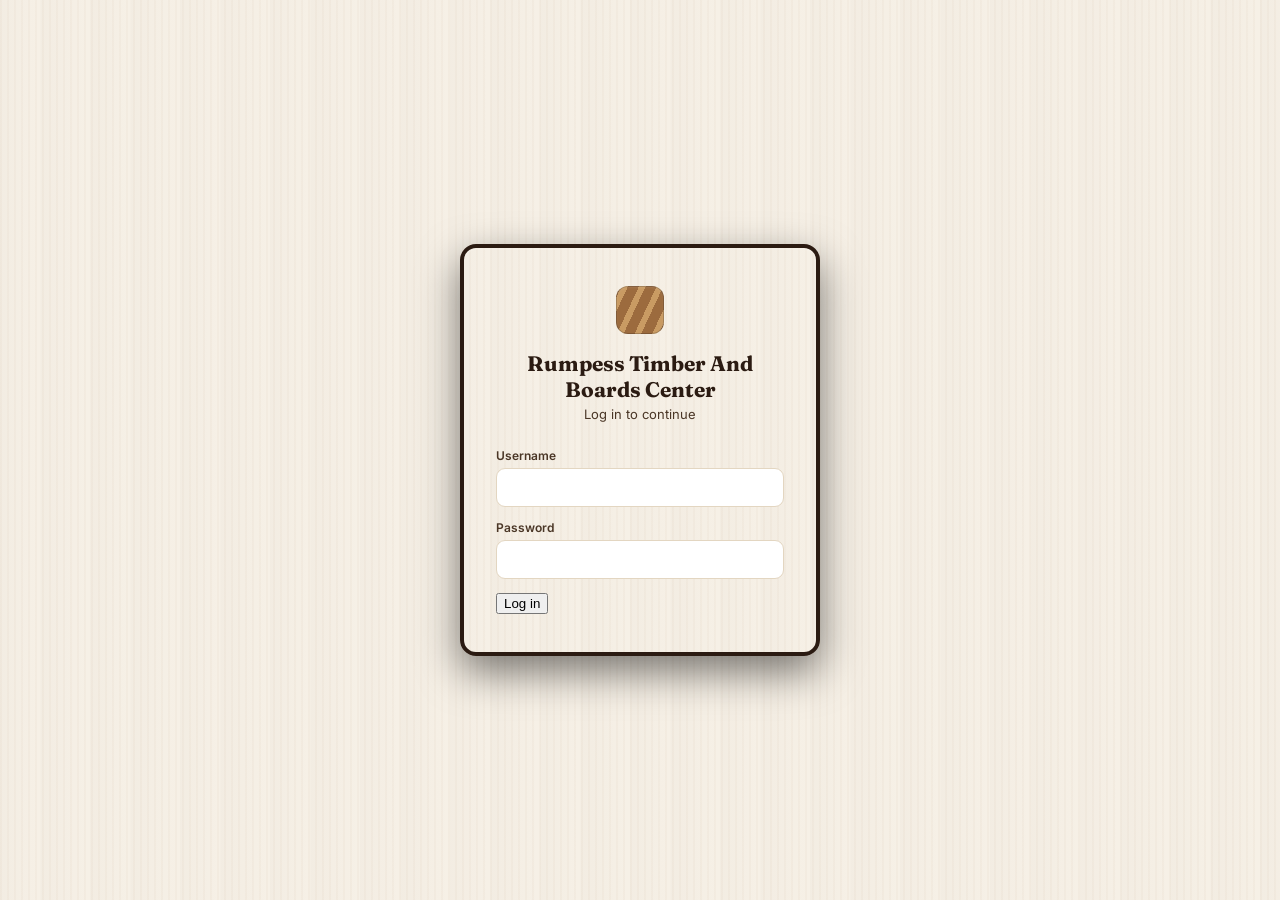
==== commit c12ce018: "Rename boss (5).html to boss.html" ====
--- a/boss.html
+++ b/boss.html
@@ -4,7 +4,7 @@
 <meta charset="UTF-8"><meta name="viewport" content="width=device-width, initial-scale=1.0">
 <title>Rumpess Timber And Boards Center — Boss Dashboard</title>
 <link href="https://fonts.googleapis.com/css2?family=Fraunces:opsz,wght@9..144,600;9..144,700&family=Inter:wght@400;500;600;700&family=IBM+Plex+Mono:wght@400;500;600&display=swap" rel="stylesheet">
-<link rel="stylesheet" href="/assets/common.css">
+<link rel="stylesheet" href="/assets/common.css?v=2">
 <style>
   main{max-width:1040px;margin:0 auto;padding:22px;}
 </style>
@@ -16,7 +16,7 @@
   const APPS_SCRIPT_URL = "https://script.google.com/macros/s/AKfycbzsZQhhsj6go5hIlQi3NnUaydFvPSk-88RhfVyaqcPB-XYckf-qhb3VOeAEZxOqkp73/exec";
   const APP_SECRET = "2db87f27ad0374b16826bd9f20f3b7af";
 </script>
-<script src="/assets/common.js"></script>
+<script src="/assets/common.js?v=2"></script>
 
 <header>
   <div class="brandrow"><div class="mark"></div><div><div class="name">Rumpess Timber And Boards Center</div><div class="tag" id="roleTag">Boss Dashboard</div></div></div>
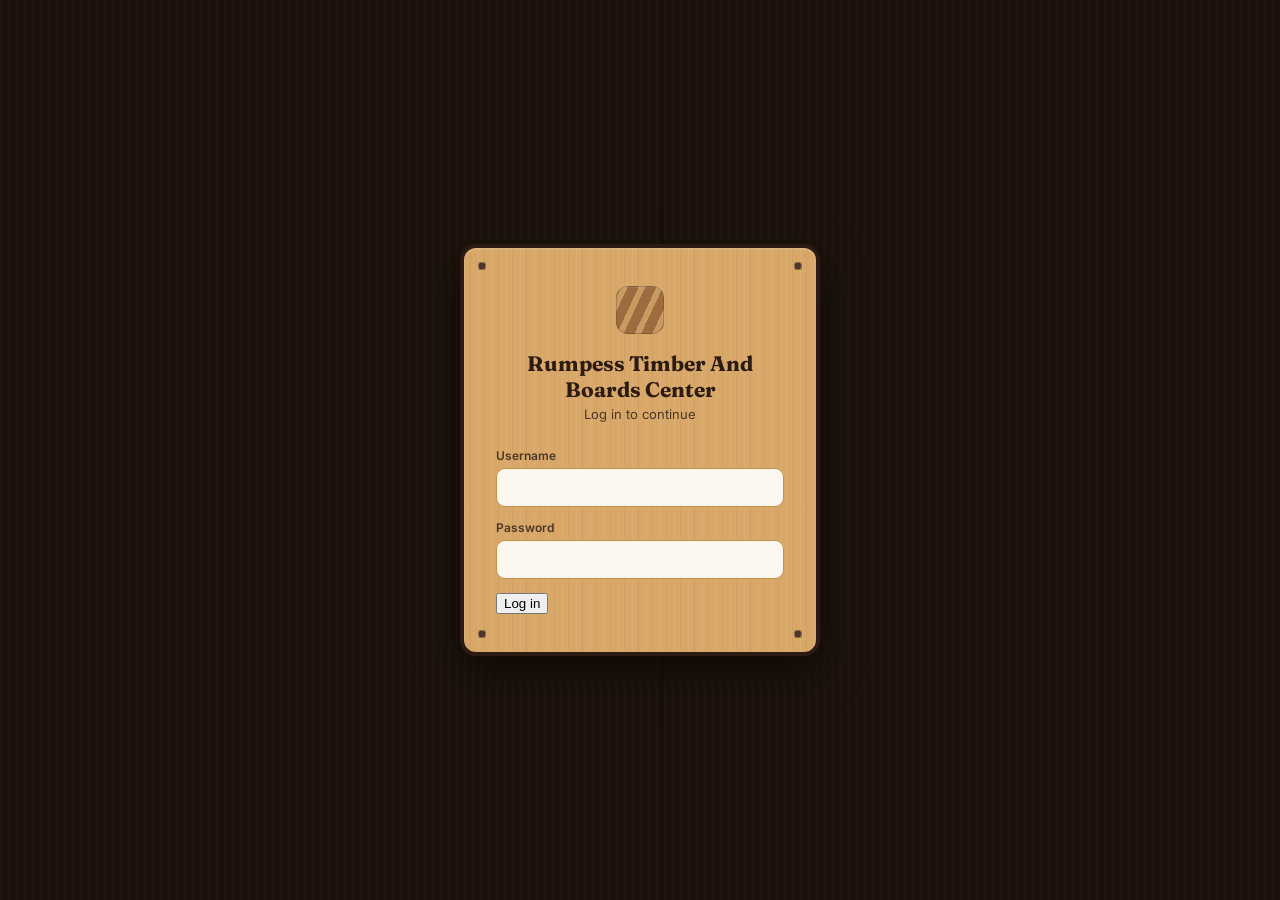
==== commit 9133938e: "Rename boss (6).html to boss.html" ====
--- a/boss.html
+++ b/boss.html
@@ -4,7 +4,7 @@
 <meta charset="UTF-8"><meta name="viewport" content="width=device-width, initial-scale=1.0">
 <title>Rumpess Timber And Boards Center — Boss Dashboard</title>
 <link href="https://fonts.googleapis.com/css2?family=Fraunces:opsz,wght@9..144,600;9..144,700&family=Inter:wght@400;500;600;700&family=IBM+Plex+Mono:wght@400;500;600&display=swap" rel="stylesheet">
-<link rel="stylesheet" href="/assets/common.css?v=2">
+<link rel="stylesheet" href="/assets/common.css?v=3">
 <style>
   main{max-width:1040px;margin:0 auto;padding:22px;}
 </style>
@@ -16,7 +16,7 @@
   const APPS_SCRIPT_URL = "https://script.google.com/macros/s/AKfycbzsZQhhsj6go5hIlQi3NnUaydFvPSk-88RhfVyaqcPB-XYckf-qhb3VOeAEZxOqkp73/exec";
   const APP_SECRET = "2db87f27ad0374b16826bd9f20f3b7af";
 </script>
-<script src="/assets/common.js?v=2"></script>
+<script src="/assets/common.js?v=3"></script>
 
 <header>
   <div class="brandrow"><div class="mark"></div><div><div class="name">Rumpess Timber And Boards Center</div><div class="tag" id="roleTag">Boss Dashboard</div></div></div>
--- a/assets/common.css
+++ b/assets/common.css
@@ -8,17 +8,19 @@
   --oak:#9C6B3E; --oak-light:#C99B63; --oak-pale:#EAD9BE;
   --forest:#43604B; --forest-pale:#E1EAE0;
   --rust:#B5482C; --rust-pale:#F3E0D8;
-  --ink-light:#7C6A58; --line:#E3D6C1;
-  --shadow:0 3px 14px rgba(43,27,18,0.09); --radius:12px;
+  --ink-light:#7C6A58; --line:rgba(43,27,18,0.16);
+  --shadow:0 10px 22px rgba(0,0,0,0.35); --radius:14px;
+  --plank:#D9A868; --plank-dark:#C4924F; --rivet:#4A3626; --rivet-light:#8a6a48;
 }
 *{box-sizing:border-box;}
 body{
   margin:0; color:var(--walnut); font-family:'Inter',system-ui,sans-serif;
-  /* subtle wood-grain texture behind everything */
-  background-color:var(--cream);
+  /* dark workshop backdrop so the wood signboards pop */
+  background-color:#1C120B;
   background-image:
-    repeating-linear-gradient(90deg, rgba(156,107,62,0.035) 0px, rgba(156,107,62,0.035) 2px, transparent 2px, transparent 7px),
-    repeating-linear-gradient(90deg, rgba(74,54,38,0.02) 0px, transparent 40px, rgba(74,54,38,0.02) 41px, transparent 90px);
+    repeating-linear-gradient(90deg, rgba(255,255,255,0.02) 0 1px, transparent 1px 8px),
+    repeating-linear-gradient(90deg, #1C120B 0 220px, #170F09 220px 224px, #1C120B 224px 440px);
+  background-attachment: fixed;
 }
 h1,h2,h3{font-family:'Fraunces',Georgia,serif;}
 .mono{font-family:'IBM Plex Mono',monospace;}
@@ -30,7 +32,8 @@
     linear-gradient(135deg,var(--walnut),#3a2415),
     repeating-linear-gradient(100deg, rgba(255,255,255,0.02) 0px, rgba(255,255,255,0.02) 3px, transparent 3px, transparent 14px);
   color:var(--oak-pale); padding:16px 20px; display:flex; align-items:center; justify-content:space-between;
-  flex-wrap:wrap; gap:10px; position:sticky; top:0; z-index:10; box-shadow:0 2px 12px rgba(0,0,0,0.15);
+  flex-wrap:wrap; gap:10px; position:sticky; top:0; z-index:10; box-shadow:0 4px 16px rgba(0,0,0,0.45);
+  border-bottom: 3px solid #1a100a;
 }
 header .brandrow{display:flex;align-items:center;gap:10px;}
 header .mark{
@@ -45,58 +48,78 @@
 
 /* Tabs */
 .tabs{display:flex;gap:6px;flex-wrap:wrap;}
-.tab{padding:9px 15px;border-radius:9px;font-size:13px;font-weight:600;background:var(--paper);color:var(--ink-light);border:1px solid var(--line);cursor:pointer;transition:.15s;}
-.tab:hover{background:var(--oak-pale);}
-.tab.active{background:var(--walnut);color:#fff;border-color:var(--walnut);}
+.tab{padding:9px 15px;border-radius:9px;font-size:13px;font-weight:600;background:var(--oak-pale);color:var(--walnut-soft);border:1.5px solid var(--plank-dark);cursor:pointer;transition:.15s;}
+.tab:hover{background:#F3E3C8;}
+.tab.active{
+  background-color:var(--walnut);
+  background-image: repeating-linear-gradient(100deg, rgba(255,255,255,0.05) 0 2px, transparent 2px 8px);
+  color:#fff;border-color:#1a100a;
+}
 
 /* Cards */
 .cards{display:grid;grid-template-columns:repeat(4,1fr);gap:14px;margin-bottom:24px;}
 @media (max-width:800px){.cards{grid-template-columns:repeat(2,1fr);}}
-.card{background:var(--paper);border:1px solid var(--line);border-left:4px solid var(--oak);border-radius:var(--radius);padding:16px;box-shadow:var(--shadow);}
-.card.alert{border-left-color:var(--rust);}
-.card .label{font-size:10.5px;text-transform:uppercase;letter-spacing:.05em;color:var(--ink-light);font-weight:700;margin-bottom:6px;}
-.card .value{font-size:24px;font-weight:700;font-family:'IBM Plex Mono',monospace;}
-.value.rust{color:var(--rust);} .value.forest{color:var(--forest);}
+.card{
+  position:relative;
+  background-color:var(--plank);
+  background-image:
+    repeating-linear-gradient(90deg, rgba(255,255,255,0.08) 0 1px, transparent 1px 6px, rgba(74,54,38,0.06) 6px 7px, transparent 7px 13px),
+    radial-gradient(circle at 10px 10px, var(--rivet) 0 2.5px, var(--rivet-light) 2.5px 3.5px, transparent 3.5px),
+    radial-gradient(circle at calc(100% - 10px) 10px, var(--rivet) 0 2.5px, var(--rivet-light) 2.5px 3.5px, transparent 3.5px);
+  border:3px solid var(--walnut); border-radius:var(--radius); padding:16px 16px 16px 20px;
+  box-shadow: var(--shadow), inset 0 1px 0 rgba(255,255,255,0.15);
+}
+.card.alert{border-color:var(--rust);}
+.card .label{font-size:10.5px;text-transform:uppercase;letter-spacing:.05em;color:var(--walnut-soft);font-weight:700;margin-bottom:6px;}
+.card .value{font-size:24px;font-weight:700;font-family:'IBM Plex Mono',monospace;color:var(--walnut);}
+.value.rust{color:var(--rust);} .value.forest{color:#2f4a37;}
 
-/* Panels */
+/* Panels — the main wood signboard look */
 .panel{
-  background:var(--paper); border:1px solid var(--line); border-radius:var(--radius);
-  padding:20px; margin-bottom:16px; box-shadow:var(--shadow); position:relative; overflow:hidden;
+  position:relative;
+  background-color:var(--plank);
+  background-image:
+    repeating-linear-gradient(90deg, rgba(255,255,255,0.07) 0 1px, transparent 1px 6px, rgba(74,54,38,0.06) 6px 7px, transparent 7px 14px),
+    repeating-linear-gradient(90deg, transparent 0 150px, rgba(74,54,38,0.08) 150px 153px, transparent 153px 300px),
+    radial-gradient(circle at 16px 16px, var(--rivet) 0 3px, var(--rivet-light) 3px 4.5px, transparent 4.5px),
+    radial-gradient(circle at calc(100% - 16px) 16px, var(--rivet) 0 3px, var(--rivet-light) 3px 4.5px, transparent 4.5px),
+    radial-gradient(circle at 16px calc(100% - 16px), var(--rivet) 0 3px, var(--rivet-light) 3px 4.5px, transparent 4.5px),
+    radial-gradient(circle at calc(100% - 16px) calc(100% - 16px), var(--rivet) 0 3px, var(--rivet-light) 3px 4.5px, transparent 4.5px);
+  border:4px solid var(--walnut); border-radius:var(--radius);
+  padding:22px 26px; margin-bottom:18px; box-shadow: var(--shadow), inset 0 2px 0 rgba(255,255,255,0.12);
 }
-.panel::before{
-  content:''; position:absolute; top:0; left:0; right:0; height:3px;
-  background:repeating-linear-gradient(90deg, var(--oak) 0 10px, var(--oak-light) 10px 20px);
-  opacity:0.5;
-}
-.panel h3{margin:0 0 14px;font-size:16px;display:flex;align-items:center;gap:8px;}
+.panel h3{margin:0 0 14px;font-size:16px;display:flex;align-items:center;gap:8px;color:var(--walnut);}
 
 /* Forms */
-label{font-size:12px;font-weight:600;color:var(--ink-light);display:block;margin-bottom:5px;}
+label{font-size:12px;font-weight:600;color:var(--walnut-soft);display:block;margin-bottom:5px;}
 input,select{
-  width:100%;padding:10px 11px;border:1.5px solid var(--line);border-radius:9px;font-size:14px;
-  background:#fff;color:var(--walnut);font-family:inherit;transition:.15s;
+  width:100%;padding:10px 11px;border:1.5px solid var(--plank-dark);border-radius:9px;font-size:14px;
+  background:var(--paper);color:var(--walnut);font-family:inherit;transition:.15s;
 }
-input:focus,select:focus{outline:none;border-color:var(--oak);box-shadow:0 0 0 3px rgba(156,107,62,0.15);}
+input:focus,select:focus{outline:none;border-color:var(--oak);box-shadow:0 0 0 3px rgba(156,107,62,0.25);}
 .field{margin-bottom:13px;} .row2{display:grid;grid-template-columns:1fr 1fr;gap:10px;}
-.hint{font-size:12px;color:var(--ink-light);margin-top:-2px;margin-bottom:12px;}
+.hint{font-size:12px;color:var(--walnut-soft);margin-top:-2px;margin-bottom:12px;}
 
 /* Buttons */
 button.btn,.btn{
-  border:none;border-radius:9px;padding:11px 16px;font-size:14px;font-weight:700;
-  background:var(--walnut);color:var(--paper);cursor:pointer;transition:.15s;display:inline-flex;align-items:center;gap:6px;
+  border:2px solid #1a100a;border-radius:9px;padding:11px 16px;font-size:14px;font-weight:700;
+  color:var(--paper);cursor:pointer;transition:.15s;display:inline-flex;align-items:center;gap:6px;
+  background-color:var(--walnut);
+  background-image: repeating-linear-gradient(100deg, rgba(255,255,255,0.06) 0 2px, transparent 2px 8px);
+  box-shadow: inset 0 1px 0 rgba(255,255,255,0.1), 0 3px 6px rgba(0,0,0,0.35);
 }
-button.btn:hover,.btn:hover{background:var(--walnut-soft);}
-.btn.secondary{background:#fff;color:var(--walnut);border:1.5px solid var(--line);}
-.btn.secondary:hover{background:var(--oak-pale);}
-.btn.forest,.btn.primary{background:var(--forest);color:#fff;}
-.btn.forest:hover,.btn.primary:hover{background:#385a41;}
+button.btn:hover,.btn:hover{background-color:var(--walnut-soft);}
+.btn.secondary{background-color:var(--paper);background-image:none;color:var(--walnut);border:1.5px solid var(--plank-dark);box-shadow:none;}
+.btn.secondary:hover{background-color:var(--oak-pale);}
+.btn.forest,.btn.primary{background-color:var(--forest);}
+.btn.forest:hover,.btn.primary:hover{background-color:#385a41;}
 .btn.sm{padding:7px 13px;font-size:12.5px;}
 .btn.full{width:100%;}
 
 /* Tables */
 table{width:100%;border-collapse:collapse;font-size:13px;}
-th{text-align:left;font-size:10.5px;color:var(--ink-light);text-transform:uppercase;letter-spacing:.03em;padding:8px 7px;border-bottom:2px solid var(--line);font-weight:700;}
-td{padding:9px 7px;border-bottom:1px solid var(--line);}
+th{text-align:left;font-size:10.5px;color:var(--walnut-soft);text-transform:uppercase;letter-spacing:.03em;padding:8px 7px;border-bottom:2px solid rgba(43,27,18,0.3);font-weight:700;}
+td{padding:9px 7px;border-bottom:1px solid rgba(43,27,18,0.15);}
 .num{font-family:'IBM Plex Mono',monospace;}
 
 /* Badges */
@@ -104,26 +127,31 @@
 .badge.paid{background:var(--forest-pale);color:var(--forest);}
 .badge.partial{background:#FCEFD9;color:#96631A;}
 .badge.unpaid,.badge.low{background:var(--rust-pale);color:var(--rust);}
-.lowrow{background:var(--rust-pale);}
-.empty{text-align:center;color:var(--ink-light);padding:26px;font-size:13.5px;}
+.lowrow{background:rgba(181,72,44,0.18);}
+.empty{text-align:center;color:var(--walnut-soft);padding:26px;font-size:13.5px;}
 
 /* Line item rows (sale/quote builder) */
 .lineitem{display:grid;grid-template-columns:2fr 70px 80px 26px;gap:7px;align-items:end;margin-bottom:9px;}
 .lineitem .rm{background:none;border:none;color:var(--rust);font-size:18px;cursor:pointer;}
-.totalsbox{margin-top:16px;padding-top:14px;border-top:1px dashed var(--line);}
+.totalsbox{margin-top:16px;padding-top:14px;border-top:2px dashed var(--plank-dark);}
 
 /* Toast */
 .toast{
   position:fixed;bottom:20px;left:50%;transform:translateX(-50%);background:var(--walnut);color:var(--paper);
   padding:12px 20px;border-radius:9px;font-size:13.5px;box-shadow:var(--shadow);opacity:0;transition:.25s;
-  z-index:200;white-space:nowrap;
+  z-index:200;white-space:nowrap;border:2px solid #1a100a;
 }
 .toast.show{opacity:1;}
 
 /* Modal */
-.overlay{position:fixed;inset:0;background:rgba(43,27,18,0.55);display:flex;align-items:center;justify-content:center;z-index:100;padding:20px;}
-.modal{background:var(--paper);border-radius:var(--radius);padding:26px;width:100%;max-width:420px;box-shadow:0 20px 60px rgba(0,0,0,.35);}
-.modal h3{margin-top:0;}
+.overlay{position:fixed;inset:0;background:rgba(0,0,0,0.65);display:flex;align-items:center;justify-content:center;z-index:100;padding:20px;}
+.modal{
+  background-color:var(--plank);
+  background-image: repeating-linear-gradient(90deg, rgba(255,255,255,0.07) 0 1px, transparent 1px 6px, rgba(74,54,38,0.06) 6px 7px, transparent 7px 14px);
+  border:4px solid var(--walnut); border-radius:var(--radius);
+  padding:26px;width:100%;max-width:420px;box-shadow:0 20px 60px rgba(0,0,0,.55);
+}
+.modal h3{margin-top:0;color:var(--walnut);}
 
 .config-warning{background:var(--rust-pale);color:var(--rust);padding:16px;border-radius:var(--radius);margin:20px;font-size:13.5px;line-height:1.5;}
-.updated{font-size:12px;color:var(--ink-light);}
+.updated{font-size:12px;color:var(--oak-pale);}
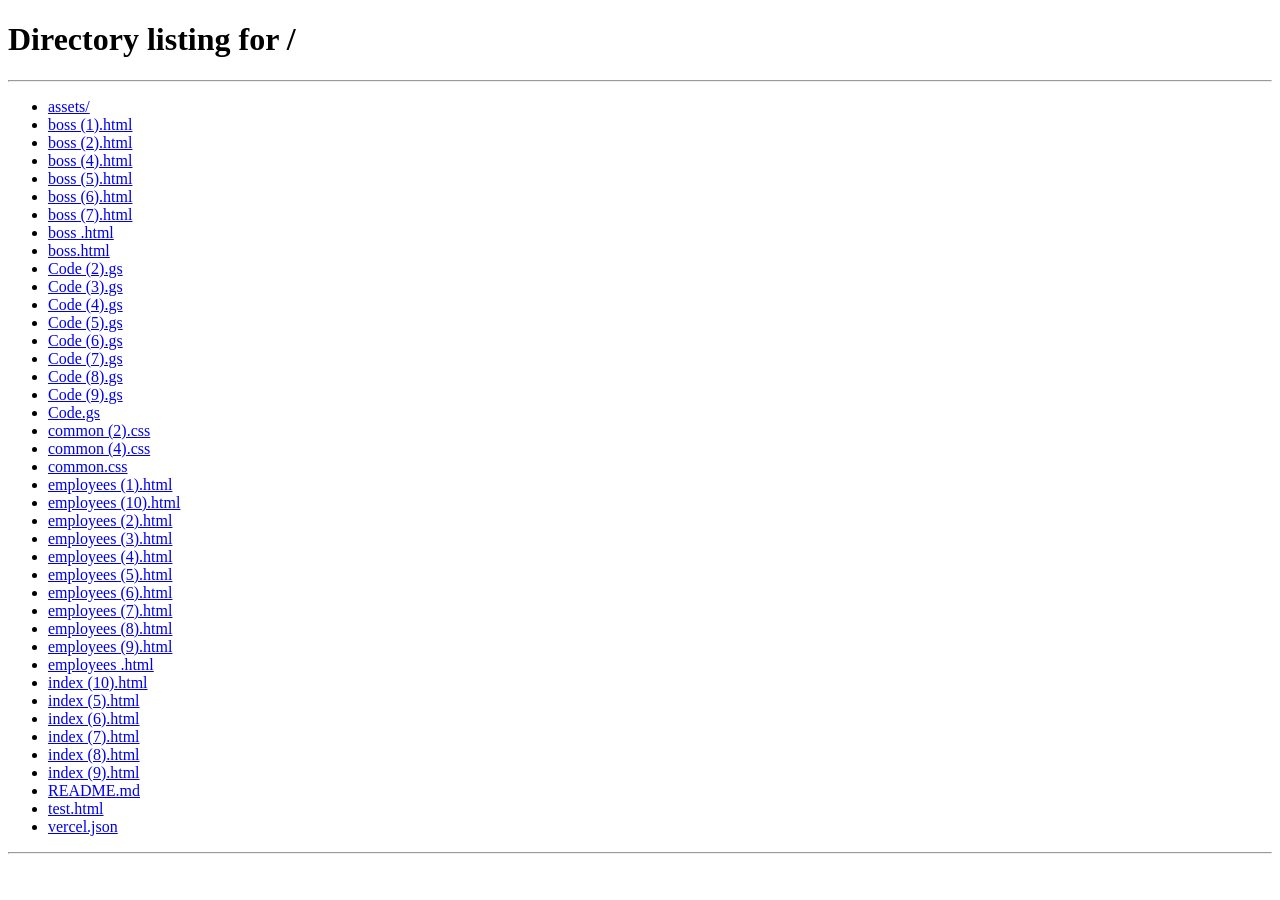
==== commit 9f966933: "Rename boss (7).html to boss.html" ====
--- a/boss.html
+++ b/boss.html
@@ -4,7 +4,7 @@
 <meta charset="UTF-8"><meta name="viewport" content="width=device-width, initial-scale=1.0">
 <title>Rumpess Timber And Boards Center — Boss Dashboard</title>
 <link href="https://fonts.googleapis.com/css2?family=Fraunces:opsz,wght@9..144,600;9..144,700&family=Inter:wght@400;500;600;700&family=IBM+Plex+Mono:wght@400;500;600&display=swap" rel="stylesheet">
-<link rel="stylesheet" href="/assets/common.css?v=3">
+<link rel="stylesheet" href="/assets/common.css?v=4">
 <style>
   main{max-width:1040px;margin:0 auto;padding:22px;}
 </style>
@@ -16,13 +16,13 @@
   const APPS_SCRIPT_URL = "https://script.google.com/macros/s/AKfycbzsZQhhsj6go5hIlQi3NnUaydFvPSk-88RhfVyaqcPB-XYckf-qhb3VOeAEZxOqkp73/exec";
   const APP_SECRET = "2db87f27ad0374b16826bd9f20f3b7af";
 </script>
-<script src="/assets/common.js?v=3"></script>
+<script src="/assets/common.js?v=4"></script>
 
 <header>
   <div class="brandrow"><div class="mark"></div><div><div class="name">Rumpess Timber And Boards Center</div><div class="tag" id="roleTag">Boss Dashboard</div></div></div>
   <div class="headerbtns">
     <button class="btn primary" id="addStockBtn">➕ Add stock</button>
-    <a href="/employees.html" style="text-decoration:none;"><button class="btn">🧾 Employee view</button></a>
+    <a href="/employees" style="text-decoration:none;"><button class="btn">🧾 Employee view</button></a>
     <button class="btn" id="refreshBtn">↻ Refresh</button>
     <button class="btn" id="logoutBtn">Log out</button>
   </div>
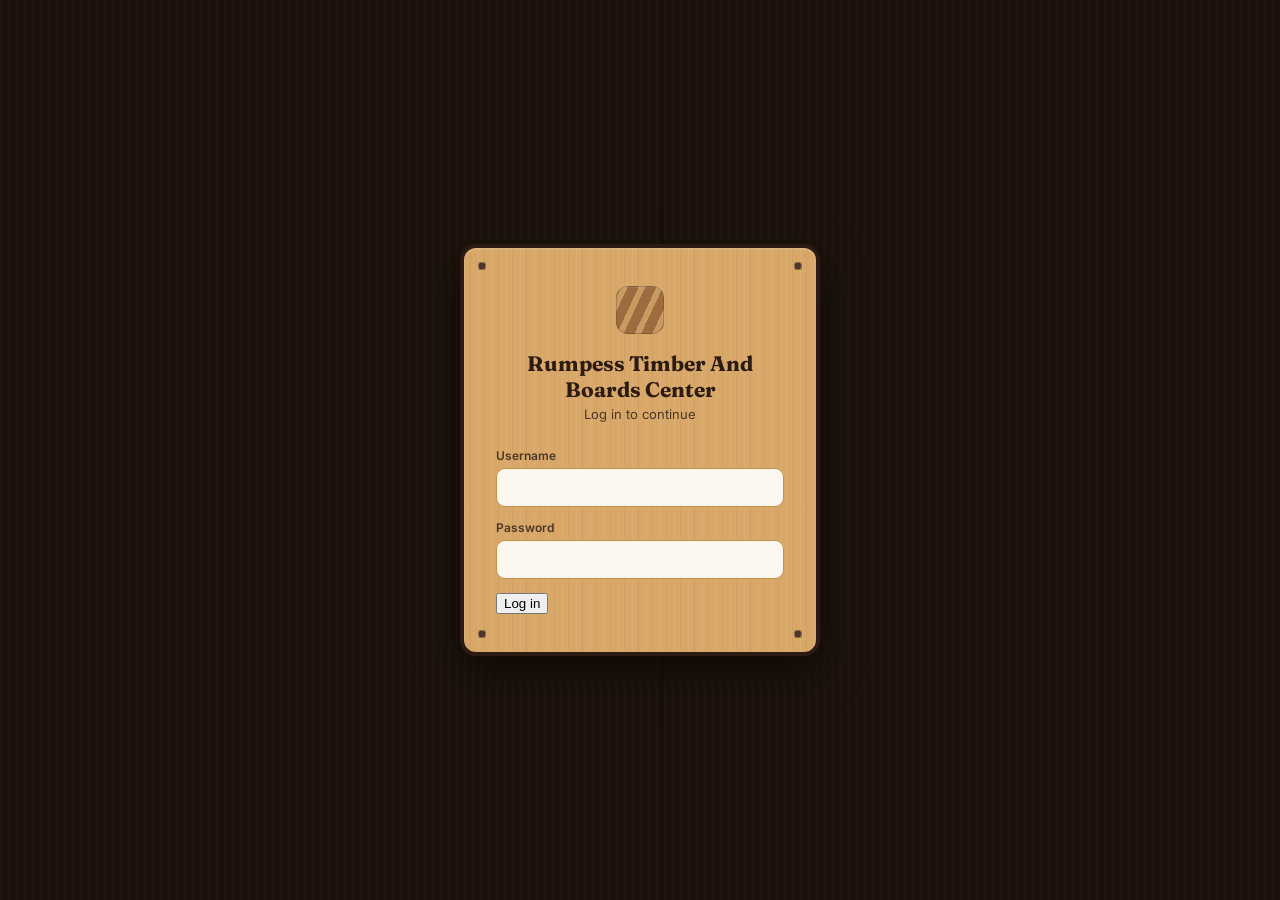
==== commit 11010d97: "Remove emojis from headings in boss.html" ====
--- a/boss.html
+++ b/boss.html
@@ -91,7 +91,7 @@
   const users = data.users || [];
   return `
     <div class="panel">
-      <h3>➕ Create a login</h3>
+      <h3> Create a login</h3>
       <div class="row2">
         <div class="field"><label>Full name</label><input id="nu_name" placeholder="e.g. Peter Kamau"></div>
         <div class="field"><label>Role</label><select id="nu_role"><option value="employee">Employee</option><option value="boss">Boss</option></select></div>
@@ -103,7 +103,7 @@
       <button class="btn primary" id="addUserBtn">Create login</button>
     </div>
     <div class="panel">
-      <h3>👥 Existing logins</h3>
+      <h3> Existing logins</h3>
       ${users.length===0 ? `<div class="empty">No logins yet — create one above.</div>` : `
       <table><thead><tr><th>Name</th><th>Username</th><th>Role</th></tr></thead><tbody>
         ${users.map(u=>`<tr><td>${esc(u.Name)}</td><td>${esc(u.Username)}</td><td><span class="badge ${u.Role==='boss'?'paid':'partial'}">${esc(u.Role)}</span></td></tr>`).join('')}
@@ -127,7 +127,7 @@
     ${low.length ? `<div class="panel"><h3>⚠ Low stock</h3><table><thead><tr><th>Item</th><th>Remaining</th><th>Threshold</th></tr></thead><tbody>
       ${low.map(i=>`<tr class="lowrow"><td>${esc(i.Name)}</td><td class="num">${i.Qty} ${esc(i.Unit)}</td><td class="num">${i.LowThreshold}</td></tr>`).join('')}
       </tbody></table></div>` : ''}
-    <div class="panel"><h3>📋 Recent sales</h3>
+    <div class="panel"><h3> Recent sales</h3>
       ${recent.length===0 ? `<div class="empty">No sales recorded yet.</div>` : `
       <table><thead><tr><th>Receipt</th><th>Customer</th><th>Date</th><th>Total</th><th>Status</th></tr></thead><tbody>
         ${recent.map(s=>`<tr><td class="num">#${s.ReceiptNo}</td><td>${esc(s.CustomerName)}</td><td>${fmtDate(s.Date)}</td><td class="num">${money(s.Total)}</td><td><span class="badge ${s.Status}">${s.Status}</span></td></tr>`).join('')}
@@ -137,7 +137,7 @@
 }
 
 function renderStock(){
-  return `<div class="panel"><h3>🪵 All stock</h3>
+  return `<div class="panel"><h3> All stock</h3>
     ${data.stock.length===0 ? `<div class="empty">No stock items yet. Use "Add stock" above.</div>` : `
     <table><thead><tr><th>Item</th><th>Unit</th><th>Qty</th><th>Buying price</th><th>Selling price</th><th>Margin/unit</th><th>Value</th><th></th></tr></thead><tbody>
     ${data.stock.map(i=>{const margin=Number(i.Price)-Number(i.BuyingPrice||0);return `<tr class="${Number(i.Qty)<=Number(i.LowThreshold)?'lowrow':''}"><td>${esc(i.Name)} ${Number(i.Qty)<=Number(i.LowThreshold)?'<span class="badge low">LOW</span>':''}</td><td>${esc(i.Unit)}</td><td class="num">${i.Qty}</td><td class="num">${money(i.BuyingPrice||0)}</td><td class="num">${money(i.Price)}</td><td class="num" style="color:${margin>=0?'var(--forest)':'var(--rust)'};">${money(margin)}</td><td class="num">${money(Number(i.Qty)*Number(i.Price))}</td><td><button class="btn" data-adjust="${i.ID}">Adjust</button></td></tr>`;}).join('')}
@@ -148,7 +148,7 @@
 function renderSales(){
   const list = [...data.salesSummary].sort((a,b)=>new Date(b.Date)-new Date(a.Date));
   const totalProfitVisible = list.reduce((s,x)=>s+(Number(x.Profit)||0),0);
-  return `<div class="panel"><h3>💰 All sales</h3>
+  return `<div class="panel"><h3> All sales</h3>
     ${list.length===0 ? `<div class="empty">No sales yet.</div>` : `
     <table><thead><tr><th>Receipt</th><th>Customer</th><th>Date</th><th>Sold by</th><th>Total</th><th>Discount</th><th>Paid</th><th>Balance</th><th>Profit</th><th>Status</th></tr></thead><tbody>
     ${list.map(s=>`<tr><td class="num">#${s.ReceiptNo}</td><td>${esc(s.CustomerName)}</td><td>${fmtDate(s.Date)}</td><td>${esc(s.Username)||'—'}</td><td class="num">${money(s.Total)}</td><td class="num">${Number(s.Discount)>0?money(s.Discount):'—'}</td><td class="num">${money(s.Paid)}</td><td class="num" style="color:${Number(s.Balance)>0?'var(--rust)':'inherit'}">${money(s.Balance)}</td><td class="num" style="color:var(--forest);font-weight:600;">${money(s.Profit)}</td><td><span class="badge ${s.Status}">${s.Status}</span></td></tr>`).join('')}
@@ -159,7 +159,7 @@
 
 function renderQuotes(){
   const list = [...(data.quotations||[])].sort((a,b)=>new Date(b.Date)-new Date(a.Date));
-  return `<div class="panel"><h3>📄 Quotations</h3>
+  return `<div class="panel"><h3> Quotations</h3>
     ${list.length===0 ? `<div class="empty">No quotations yet.</div>` : `
     <table><thead><tr><th>Quote</th><th>Customer</th><th>Date</th><th>Total</th><th>Status</th></tr></thead><tbody>
     ${list.map(q=>`<tr><td class="num">#${q.QuoteNo}</td><td>${esc(q.CustomerName)}</td><td>${fmtDate(q.Date)}</td><td class="num">${money(q.Total)}</td><td><span class="badge ${q.Status==='converted'?'paid':'partial'}">${q.Status}</span></td></tr>`).join('')}
@@ -175,7 +175,7 @@
     stats[s.CustomerName].balance += Number(s.Balance);
     stats[s.CustomerName].count += 1;
   });
-  return `<div class="panel"><h3>👥 Customers</h3>
+  return `<div class="panel"><h3> Customers</h3>
     ${data.customers.length===0 ? `<div class="empty">No customers yet.</div>` : `
     <table><thead><tr><th>Name</th><th>Phone</th><th>Orders</th><th>Total purchased</th><th>Balance owed</th></tr></thead><tbody>
     ${data.customers.map(c=>{const st=stats[c.Name]||{total:0,balance:0,count:0};
@@ -186,7 +186,7 @@
 
 function renderMovements(){
   const list = [...data.movements].sort((a,b)=>new Date(b.Date)-new Date(a.Date)).slice(0,60);
-  return `<div class="panel"><h3>🔄 Stock movements (latest 60)</h3>
+  return `<div class="panel"><h3> Stock movements (latest 60)</h3>
     ${list.length===0 ? `<div class="empty">No movements yet.</div>` : `
     <table><thead><tr><th>Date</th><th>Item</th><th>Type</th><th>Qty</th><th>Balance after</th><th>Note</th></tr></thead><tbody>
     ${list.map(m=>`<tr><td>${fmtDate(m.Date)}</td><td>${esc(m.StockName)}</td><td><span class="badge ${m.Type==='in'?'paid':'unpaid'}">${m.Type.toUpperCase()}</span></td><td class="num">${m.Qty}</td><td class="num">${m.BalanceAfter}</td><td>${esc(m.Note)}</td></tr>`).join('')}
